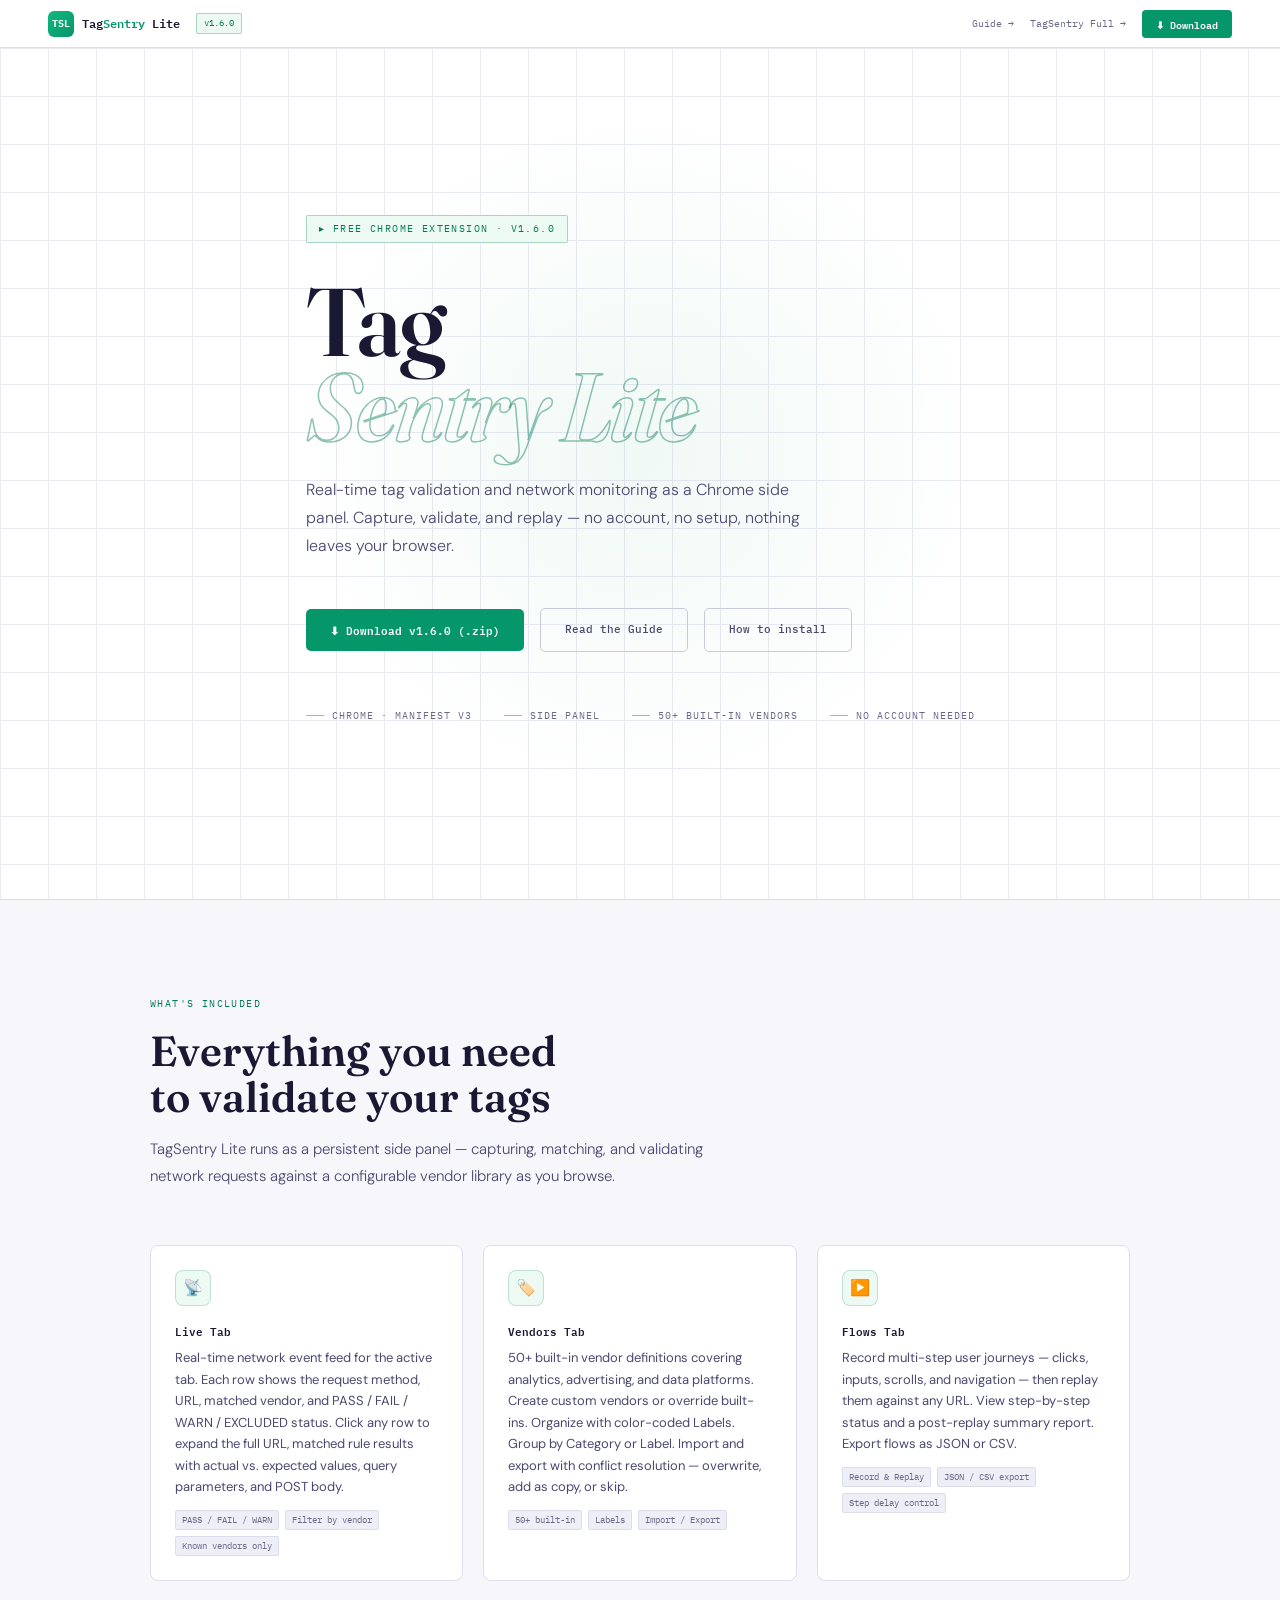
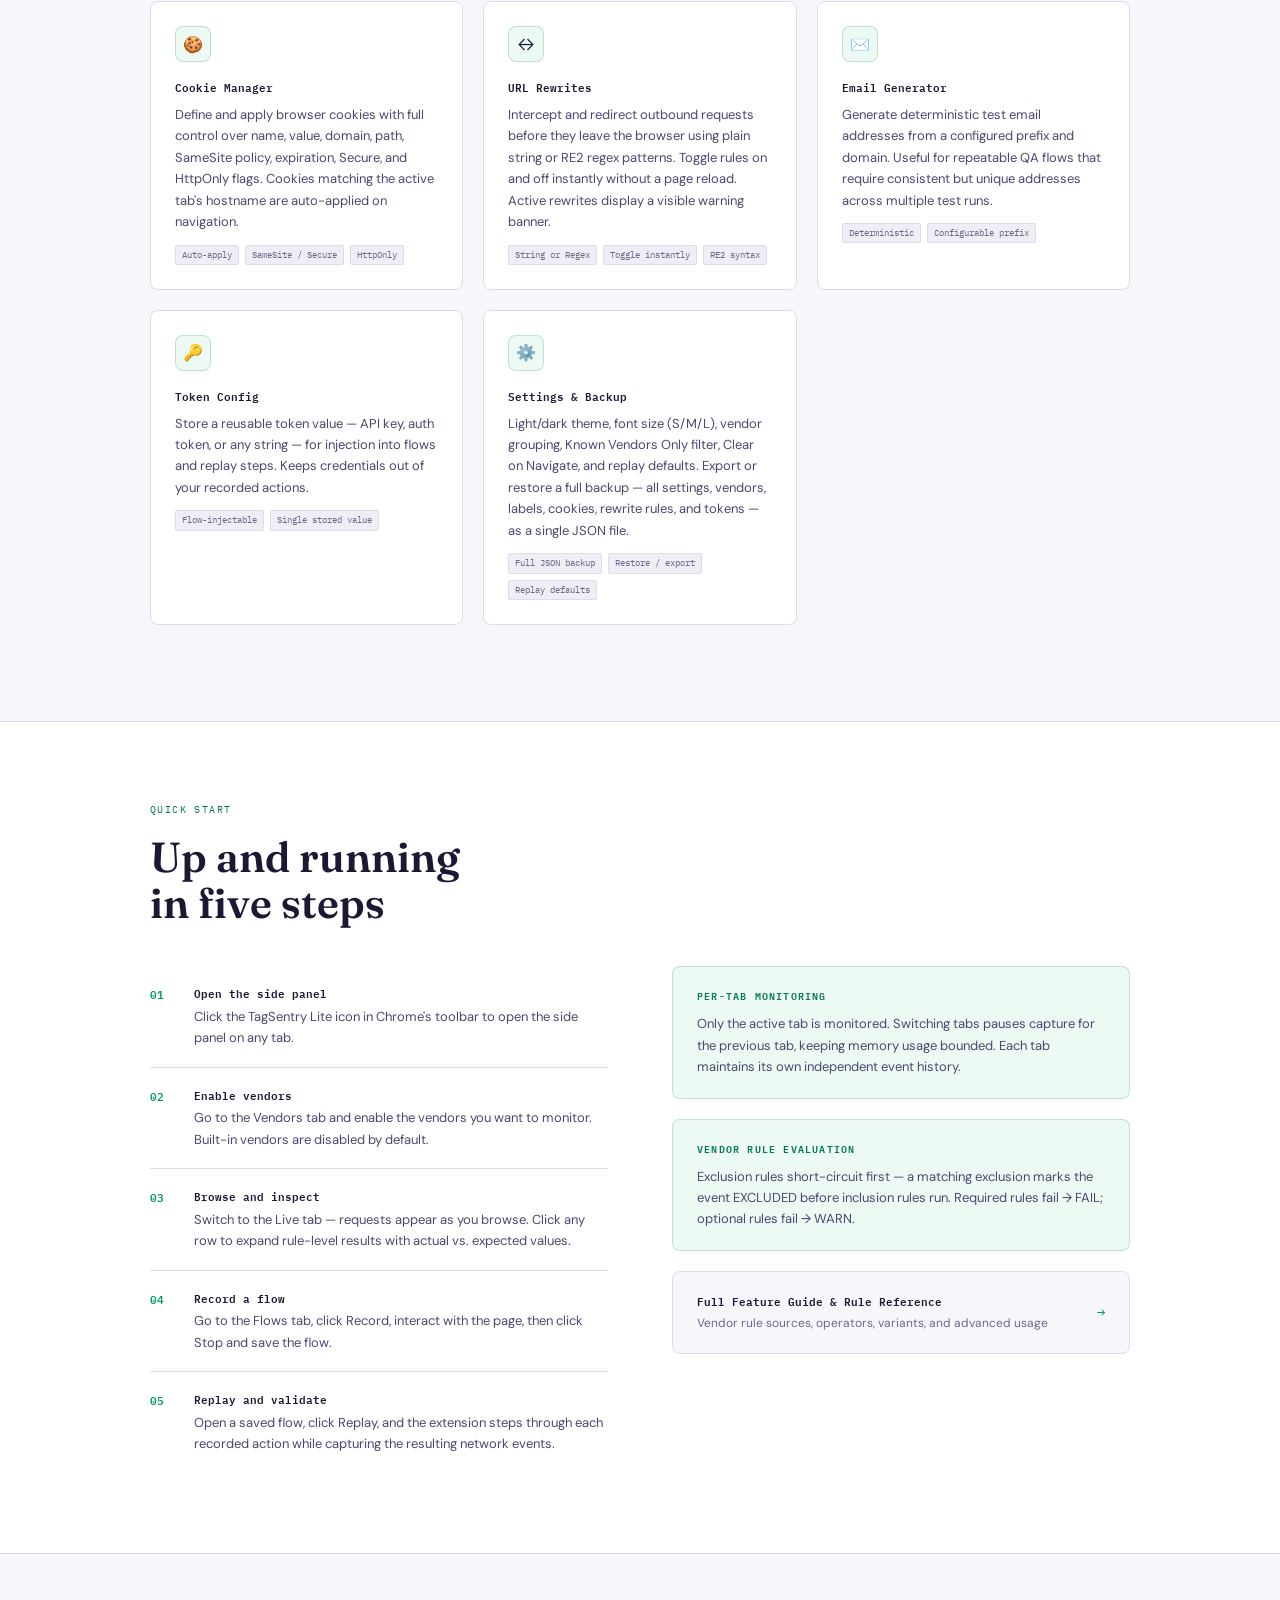
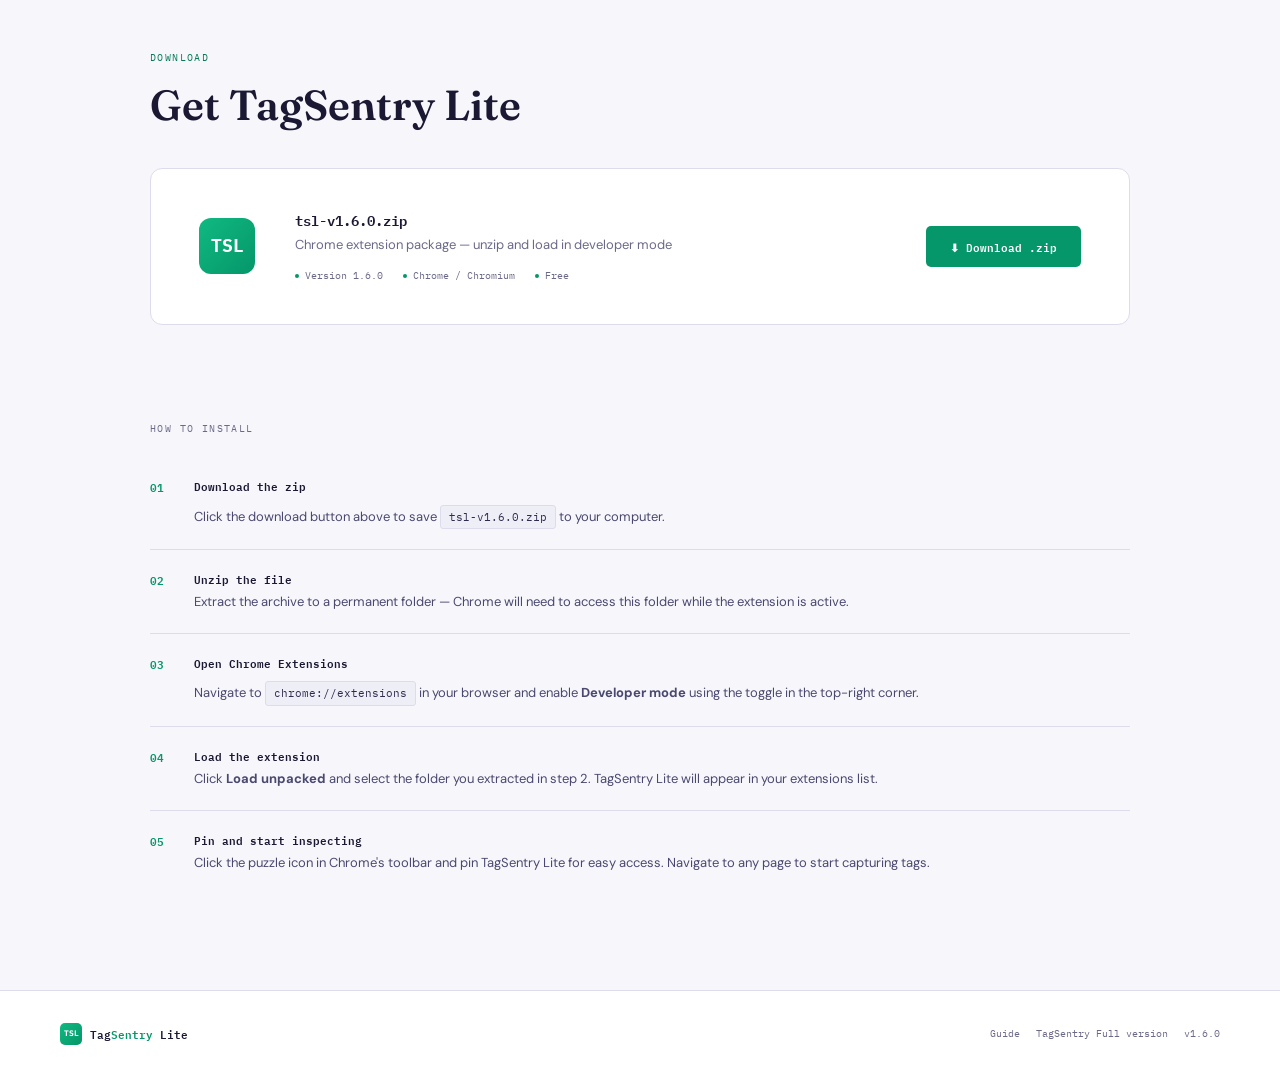
==== lite/index.html @ 0f87d532 "Bump to version 1.6.0" ====
<!DOCTYPE html>
<html lang="en">
<head>
<meta charset="UTF-8">
<meta name="viewport" content="width=device-width, initial-scale=1.0">
<title>TagSentry Lite — Chrome Extension</title>
<link rel="preconnect" href="https://fonts.googleapis.com">
<link rel="preconnect" href="https://fonts.gstatic.com" crossorigin>
<link href="https://fonts.googleapis.com/css2?family=IBM+Plex+Mono:wght@400;500;600&family=Fraunces:opsz,wght@9..144,300;9..144,600;9..144,700&family=DM+Sans:wght@300;400;500&display=swap" rel="stylesheet">
<style>
:root {
  --bg:        #ffffff;
  --bg2:       #f7f7fb;
  --bg3:       #eeeef6;
  --bg4:       #e4e3f0;
  --rule:      #dddcec;
  --rule2:     #c9c8dc;
  --ink:       #1a1833;
  --ink2:      #2e2c4e;
  --fog:       #6b6988;
  --mist:      #4a4870;
  --accent:    #4f46e5;
  --accent-lt: #eeeeff;
  --jade:      #057a55;
  --jade-lt:   #edfaf3;
  --mono: 'IBM Plex Mono', monospace;
  --serif: 'Fraunces', serif;
  --body: 'DM Sans', sans-serif;
}

*, *::before, *::after { box-sizing: border-box; margin: 0; padding: 0; }
html { scroll-behavior: smooth; }
body {
  background: var(--bg2);
  color: var(--ink);
  font-family: var(--body);
  font-size: 14px;
  line-height: 1.6;
  -webkit-font-smoothing: antialiased;
  min-height: 100vh;
}

/* NAV */
.top-bar {
  position: fixed; top: 0; left: 0; right: 0; z-index: 200;
  background: rgba(255,255,255,0.93); backdrop-filter: blur(14px);
  border-bottom: 1px solid var(--rule);
  padding: 0 48px; height: 48px;
  display: flex; align-items: center; gap: 16px;
}
.bar-brand { display: flex; align-items: center; gap: 8px; text-decoration: none; color: var(--ink); flex-shrink: 0; }
.bar-logo {
  width: 26px; height: 26px;
  background: linear-gradient(135deg, #10b981, #059669);
  border-radius: 6px; display: flex; align-items: center; justify-content: center;
  font-family: var(--mono); font-size: 10px; font-weight: 700; color: white;
}
.bar-name { font-family: var(--mono); font-size: 12px; font-weight: 600; color: var(--ink); }
.bar-name span { color: #059669; }
.bar-badge { font-family: var(--mono); font-size: 9px; color: #057a55; background: var(--jade-lt); border: 1px solid rgba(5,122,85,0.3); border-radius: 2px; padding: 2px 7px; }
.bar-spacer { flex: 1; }
.bar-link { font-family: var(--mono); font-size: 10px; color: var(--fog); text-decoration: none; transition: color 0.15s; }
.bar-link:hover { color: var(--accent); }
.bar-dl {
  display: inline-flex; align-items: center; gap: 6px;
  font-family: var(--mono); font-size: 10px; font-weight: 600;
  background: #059669; color: white; border: none; border-radius: 4px;
  padding: 6px 14px; cursor: pointer; text-decoration: none;
  transition: opacity 0.15s, transform 0.1s; flex-shrink: 0;
}
.bar-dl:hover { opacity: 0.88; transform: translateY(-1px); }
.bar-dl:active { transform: translateY(0); }

/* HERO */
.hero {
  min-height: 100vh; display: grid; place-items: center;
  padding: 120px 60px 80px; position: relative; overflow: hidden;
  background: var(--bg); border-bottom: 1px solid var(--rule);
}
.hero-grid {
  position: absolute; inset: 0;
  background-image: linear-gradient(var(--rule) 1px, transparent 1px), linear-gradient(90deg, var(--rule) 1px, transparent 1px);
  background-size: 48px 48px; opacity: 0.6;
}
.hero-glow {
  position: absolute; width: 700px; height: 700px;
  background: radial-gradient(circle, rgba(5,150,105,0.06) 0%, transparent 70%);
  top: 50%; left: 50%; transform: translate(-50%, -50%); pointer-events: none;
}
.hero-inner { position: relative; z-index: 1; max-width: 780px; }
.hero-eyebrow {
  display: inline-flex; align-items: center; gap: 8px;
  font-family: var(--mono); font-size: 10px; text-transform: uppercase; letter-spacing: 0.14em;
  color: #057a55; border: 1px solid rgba(5,122,85,0.3); background: var(--jade-lt);
  border-radius: 2px; padding: 5px 12px; margin-bottom: 36px;
}
.hero-eyebrow::before { content: '▸'; }
.hero-title {
  font-family: var(--serif); font-size: clamp(56px, 9vw, 96px);
  font-weight: 600; line-height: 0.88; letter-spacing: -0.02em;
  color: var(--ink); margin-bottom: 28px;
}
.hero-title em {
  font-style: italic; color: transparent;
  -webkit-text-stroke: 1.5px rgba(5,122,85,0.45); display: block;
}
.hero-desc {
  font-size: 16px; color: var(--mist); max-width: 520px;
  line-height: 1.75; margin-bottom: 48px; font-weight: 300;
}
.hero-actions { display: flex; gap: 16px; align-items: center; flex-wrap: wrap; margin-bottom: 56px; }
.btn-primary {
  display: inline-flex; align-items: center; gap: 8px;
  font-family: var(--mono); font-size: 11px; font-weight: 600;
  background: #059669; color: white; border: none; border-radius: 5px;
  padding: 12px 24px; cursor: pointer; text-decoration: none;
  transition: opacity 0.15s, transform 0.1s;
}
.btn-primary:hover { opacity: 0.88; transform: translateY(-1px); }
.btn-secondary {
  display: inline-flex; align-items: center; gap: 8px;
  font-family: var(--mono); font-size: 11px; font-weight: 500;
  background: transparent; color: var(--mist);
  border: 1px solid var(--rule2); border-radius: 5px;
  padding: 12px 24px; cursor: pointer; text-decoration: none;
  transition: border-color 0.15s, color 0.15s;
}
.btn-secondary:hover { border-color: var(--accent); color: var(--accent); }
.hero-meta { display: flex; gap: 32px; align-items: center; flex-wrap: wrap; }
.hero-meta-item {
  font-family: var(--mono); font-size: 10px; color: var(--fog);
  text-transform: uppercase; letter-spacing: 0.1em;
  display: flex; align-items: center; gap: 8px;
}
.hero-meta-item::before { content: ''; width: 18px; height: 1px; background: #059669; opacity: 0.5; }

/* FEATURES */
.features { max-width: 1100px; margin: 0 auto; padding: 96px 60px; }
.section-label {
  font-family: var(--mono); font-size: 10px; text-transform: uppercase;
  letter-spacing: 0.14em; color: #057a55; margin-bottom: 16px;
}
.section-title {
  font-family: var(--serif); font-size: clamp(28px, 4vw, 42px);
  font-weight: 600; color: var(--ink); line-height: 1.1; margin-bottom: 16px;
}
.section-desc { font-size: 15px; color: var(--mist); max-width: 560px; line-height: 1.75; font-weight: 300; margin-bottom: 56px; }
.features-grid { display: grid; grid-template-columns: repeat(auto-fill, minmax(280px, 1fr)); gap: 20px; }
.feature-card {
  background: var(--bg); border: 1px solid var(--rule); border-radius: 8px;
  padding: 24px; transition: border-color 0.15s, box-shadow 0.15s;
}
.feature-card:hover { border-color: rgba(5,122,85,0.3); box-shadow: 0 4px 20px rgba(5,122,85,0.06); }
.feature-icon {
  width: 36px; height: 36px; border-radius: 8px;
  background: var(--jade-lt); border: 1px solid rgba(5,122,85,0.2);
  display: flex; align-items: center; justify-content: center;
  font-size: 16px; margin-bottom: 16px;
}
.feature-name { font-family: var(--mono); font-size: 11px; font-weight: 600; color: var(--ink); margin-bottom: 8px; }
.feature-desc { font-size: 13px; color: var(--mist); line-height: 1.65; }
.feature-tags { display: flex; gap: 6px; flex-wrap: wrap; margin-top: 12px; }
.feature-tag {
  font-family: var(--mono); font-size: 9px; color: var(--fog);
  background: var(--bg3); border: 1px solid var(--rule); border-radius: 2px;
  padding: 2px 6px;
}

/* QUICK START */
.quickstart-wrap { background: var(--bg); border-top: 1px solid var(--rule); border-bottom: 1px solid var(--rule); }
.quickstart { max-width: 1100px; margin: 0 auto; padding: 80px 60px; }
.qs-grid { display: grid; grid-template-columns: 1fr 1fr; gap: 64px; align-items: start; }
.qs-steps { display: flex; flex-direction: column; gap: 0; }
.qs-step { display: flex; gap: 20px; padding: 18px 0; border-bottom: 1px solid var(--rule); }
.qs-step:last-child { border-bottom: none; }
.qs-num {
  font-family: var(--mono); font-size: 11px; font-weight: 600; color: #059669;
  width: 24px; flex-shrink: 0; padding-top: 1px;
}
.qs-body { flex: 1; }
.qs-label { font-family: var(--mono); font-size: 11px; font-weight: 600; color: var(--ink); margin-bottom: 4px; }
.qs-text { font-size: 13px; color: var(--mist); line-height: 1.65; }
.qs-right { display: flex; flex-direction: column; gap: 20px; }
.qs-callout {
  background: var(--jade-lt); border: 1px solid rgba(5,122,85,0.2);
  border-radius: 8px; padding: 20px 24px;
}
.qs-callout-label { font-family: var(--mono); font-size: 10px; font-weight: 600; color: #057a55; text-transform: uppercase; letter-spacing: 0.12em; margin-bottom: 10px; }
.qs-callout-text { font-size: 13px; color: var(--mist); line-height: 1.65; }
.qs-guide-link {
  display: flex; align-items: center; justify-content: space-between;
  background: var(--bg2); border: 1px solid var(--rule); border-radius: 8px;
  padding: 20px 24px; text-decoration: none;
  transition: border-color 0.15s, box-shadow 0.15s;
}
.qs-guide-link:hover { border-color: rgba(5,122,85,0.35); box-shadow: 0 4px 16px rgba(5,122,85,0.06); }
.qs-guide-link-label { font-family: var(--mono); font-size: 11px; font-weight: 600; color: var(--ink); margin-bottom: 4px; }
.qs-guide-link-sub { font-size: 12px; color: var(--fog); }
.qs-guide-link-arrow { font-family: var(--mono); font-size: 14px; color: #059669; }
@media (max-width: 760px) {
  .qs-grid { grid-template-columns: 1fr; gap: 40px; }
}

/* DOWNLOAD */
.download-wrap { background: var(--bg2); }
.download { max-width: 1100px; margin: 0 auto; padding: 96px 60px; }
.dl-card {
  background: var(--bg); border: 1px solid var(--rule); border-radius: 12px;
  padding: 40px 48px; display: flex; align-items: center; gap: 40px; flex-wrap: wrap;
}
.dl-icon {
  width: 56px; height: 56px; border-radius: 12px; flex-shrink: 0;
  background: linear-gradient(135deg, #10b981, #059669);
  display: flex; align-items: center; justify-content: center;
  font-family: var(--mono); font-size: 18px; font-weight: 700; color: white;
}
.dl-info { flex: 1; min-width: 200px; }
.dl-name { font-family: var(--mono); font-size: 14px; font-weight: 600; color: var(--ink); margin-bottom: 4px; }
.dl-sub { font-size: 13px; color: var(--fog); }
.dl-meta { display: flex; gap: 20px; margin-top: 12px; flex-wrap: wrap; }
.dl-meta-item { font-family: var(--mono); font-size: 10px; color: var(--fog); display: flex; align-items: center; gap: 6px; }
.dl-meta-dot { width: 4px; height: 4px; border-radius: 50%; background: #059669; }
.dl-actions { display: flex; gap: 12px; flex-wrap: wrap; }

/* INSTALL */
.install { max-width: 1100px; margin: 0 auto; padding: 0 60px 96px; }
.install-title { font-family: var(--mono); font-size: 10px; text-transform: uppercase; letter-spacing: 0.14em; color: var(--fog); margin-bottom: 20px; }
.steps { display: flex; flex-direction: column; gap: 0; }
.step { display: flex; gap: 20px; padding: 20px 0; border-bottom: 1px solid var(--rule); }
.step:last-child { border-bottom: none; }
.step-num {
  font-family: var(--mono); font-size: 11px; font-weight: 600; color: #059669;
  width: 24px; flex-shrink: 0; padding-top: 1px;
}
.step-body { flex: 1; }
.step-label { font-family: var(--mono); font-size: 11px; font-weight: 600; color: var(--ink); margin-bottom: 4px; }
.step-text { font-size: 13px; color: var(--mist); line-height: 1.65; }
.step-code {
  display: inline-block; font-family: var(--mono); font-size: 11px;
  background: var(--bg3); border: 1px solid var(--rule); border-radius: 3px;
  padding: 2px 8px; color: var(--ink2); margin-top: 6px;
}

/* FOOTER */
footer {
  border-top: 1px solid var(--rule); background: var(--bg);
  padding: 32px 60px; display: flex; align-items: center; gap: 16px; flex-wrap: wrap;
}
.footer-brand { display: flex; align-items: center; gap: 8px; text-decoration: none; color: var(--ink); }
.footer-logo {
  width: 22px; height: 22px; background: linear-gradient(135deg, #10b981, #059669);
  border-radius: 5px; display: flex; align-items: center; justify-content: center;
  font-family: var(--mono); font-size: 8px; font-weight: 700; color: white;
}
.footer-name { font-family: var(--mono); font-size: 11px; font-weight: 600; color: var(--ink); }
.footer-name span { color: #059669; }
.footer-spacer { flex: 1; }
.footer-copy { font-family: var(--mono); font-size: 10px; color: var(--fog); }
.footer-link { font-family: var(--mono); font-size: 10px; color: var(--fog); text-decoration: none; transition: color 0.15s; }
.footer-link:hover { color: var(--accent); }
</style>
</head>
<body>

<!-- NAV -->
<header class="top-bar">
  <a class="bar-brand" href="#">
    <div class="bar-logo">TSL</div>
    <span class="bar-name">Tag<span>Sentry</span> Lite</span>
  </a>
  <span class="bar-badge">v1.6.0</span>
  <span class="bar-spacer"></span>
  <a class="bar-link" href="guide.html">Guide →</a>
  <a class="bar-link" href="../index.html">TagSentry Full →</a>
  <a class="bar-dl" href="tsl-v1.6.0.zip" download>⬇ Download</a>
</header>


<!-- HERO -->
<section class="hero">
  <div class="hero-grid"></div>
  <div class="hero-glow"></div>
  <div class="hero-inner">
    <div class="hero-eyebrow">Free Chrome Extension · v1.6.0</div>
    <h1 class="hero-title">Tag<br><em>Sentry Lite</em></h1>
    <p class="hero-desc">Real-time tag validation and network monitoring as a Chrome side panel. Capture, validate, and replay — no account, no setup, nothing leaves your browser.</p>
    <div class="hero-actions">
      <a class="btn-primary" href="tsl-v1.6.0.zip" download>⬇ Download v1.6.0 (.zip)</a>
      <a class="btn-secondary" href="guide.html">Read the Guide</a>
      <a class="btn-secondary" href="#how-to-install">How to install</a>
    </div>
    <div class="hero-meta">
      <span class="hero-meta-item">Chrome · Manifest V3</span>
      <span class="hero-meta-item">Side Panel</span>
      <span class="hero-meta-item">50+ Built-in Vendors</span>
      <span class="hero-meta-item">No Account Needed</span>
    </div>
  </div>
</section>


<!-- FEATURES -->
<section class="features">
  <div class="section-label">What's included</div>
  <h2 class="section-title">Everything you need<br>to validate your tags</h2>
  <p class="section-desc">TagSentry Lite runs as a persistent side panel — capturing, matching, and validating network requests against a configurable vendor library as you browse.</p>
  <div class="features-grid">

    <div class="feature-card">
      <div class="feature-icon">📡</div>
      <div class="feature-name">Live Tab</div>
      <div class="feature-desc">Real-time network event feed for the active tab. Each row shows the request method, URL, matched vendor, and PASS / FAIL / WARN / EXCLUDED status. Click any row to expand the full URL, matched rule results with actual vs. expected values, query parameters, and POST body.</div>
      <div class="feature-tags">
        <span class="feature-tag">PASS / FAIL / WARN</span>
        <span class="feature-tag">Filter by vendor</span>
        <span class="feature-tag">Known vendors only</span>
      </div>
    </div>

    <div class="feature-card">
      <div class="feature-icon">🏷️</div>
      <div class="feature-name">Vendors Tab</div>
      <div class="feature-desc">50+ built-in vendor definitions covering analytics, advertising, and data platforms. Create custom vendors or override built-ins. Organize with color-coded Labels. Group by Category or Label. Import and export with conflict resolution — overwrite, add as copy, or skip.</div>
      <div class="feature-tags">
        <span class="feature-tag">50+ built-in</span>
        <span class="feature-tag">Labels</span>
        <span class="feature-tag">Import / Export</span>
      </div>
    </div>

    <div class="feature-card">
      <div class="feature-icon">▶️</div>
      <div class="feature-name">Flows Tab</div>
      <div class="feature-desc">Record multi-step user journeys — clicks, inputs, scrolls, and navigation — then replay them against any URL. View step-by-step status and a post-replay summary report. Export flows as JSON or CSV.</div>
      <div class="feature-tags">
        <span class="feature-tag">Record & Replay</span>
        <span class="feature-tag">JSON / CSV export</span>
        <span class="feature-tag">Step delay control</span>
      </div>
    </div>

    <div class="feature-card">
      <div class="feature-icon">🍪</div>
      <div class="feature-name">Cookie Manager</div>
      <div class="feature-desc">Define and apply browser cookies with full control over name, value, domain, path, SameSite policy, expiration, Secure, and HttpOnly flags. Cookies matching the active tab's hostname are auto-applied on navigation.</div>
      <div class="feature-tags">
        <span class="feature-tag">Auto-apply</span>
        <span class="feature-tag">SameSite / Secure</span>
        <span class="feature-tag">HttpOnly</span>
      </div>
    </div>

    <div class="feature-card">
      <div class="feature-icon">↔️</div>
      <div class="feature-name">URL Rewrites</div>
      <div class="feature-desc">Intercept and redirect outbound requests before they leave the browser using plain string or RE2 regex patterns. Toggle rules on and off instantly without a page reload. Active rewrites display a visible warning banner.</div>
      <div class="feature-tags">
        <span class="feature-tag">String or Regex</span>
        <span class="feature-tag">Toggle instantly</span>
        <span class="feature-tag">RE2 syntax</span>
      </div>
    </div>

    <div class="feature-card">
      <div class="feature-icon">✉️</div>
      <div class="feature-name">Email Generator</div>
      <div class="feature-desc">Generate deterministic test email addresses from a configured prefix and domain. Useful for repeatable QA flows that require consistent but unique addresses across multiple test runs.</div>
      <div class="feature-tags">
        <span class="feature-tag">Deterministic</span>
        <span class="feature-tag">Configurable prefix</span>
      </div>
    </div>

    <div class="feature-card">
      <div class="feature-icon">🔑</div>
      <div class="feature-name">Token Config</div>
      <div class="feature-desc">Store a reusable token value — API key, auth token, or any string — for injection into flows and replay steps. Keeps credentials out of your recorded actions.</div>
      <div class="feature-tags">
        <span class="feature-tag">Flow-injectable</span>
        <span class="feature-tag">Single stored value</span>
      </div>
    </div>

    <div class="feature-card">
      <div class="feature-icon">⚙️</div>
      <div class="feature-name">Settings & Backup</div>
      <div class="feature-desc">Light/dark theme, font size (S/M/L), vendor grouping, Known Vendors Only filter, Clear on Navigate, and replay defaults. Export or restore a full backup — all settings, vendors, labels, cookies, rewrite rules, and tokens — as a single JSON file.</div>
      <div class="feature-tags">
        <span class="feature-tag">Full JSON backup</span>
        <span class="feature-tag">Restore / export</span>
        <span class="feature-tag">Replay defaults</span>
      </div>
    </div>

  </div>
</section>


<!-- QUICK START -->
<div class="quickstart-wrap">
  <section class="quickstart">
    <div class="section-label">Quick start</div>
    <h2 class="section-title" style="margin-bottom:40px">Up and running<br>in five steps</h2>
    <div class="qs-grid">
      <div class="qs-steps">
        <div class="qs-step">
          <div class="qs-num">01</div>
          <div class="qs-body">
            <div class="qs-label">Open the side panel</div>
            <div class="qs-text">Click the TagSentry Lite icon in Chrome's toolbar to open the side panel on any tab.</div>
          </div>
        </div>
        <div class="qs-step">
          <div class="qs-num">02</div>
          <div class="qs-body">
            <div class="qs-label">Enable vendors</div>
            <div class="qs-text">Go to the Vendors tab and enable the vendors you want to monitor. Built-in vendors are disabled by default.</div>
          </div>
        </div>
        <div class="qs-step">
          <div class="qs-num">03</div>
          <div class="qs-body">
            <div class="qs-label">Browse and inspect</div>
            <div class="qs-text">Switch to the Live tab — requests appear as you browse. Click any row to expand rule-level results with actual vs. expected values.</div>
          </div>
        </div>
        <div class="qs-step">
          <div class="qs-num">04</div>
          <div class="qs-body">
            <div class="qs-label">Record a flow</div>
            <div class="qs-text">Go to the Flows tab, click Record, interact with the page, then click Stop and save the flow.</div>
          </div>
        </div>
        <div class="qs-step">
          <div class="qs-num">05</div>
          <div class="qs-body">
            <div class="qs-label">Replay and validate</div>
            <div class="qs-text">Open a saved flow, click Replay, and the extension steps through each recorded action while capturing the resulting network events.</div>
          </div>
        </div>
      </div>
      <div class="qs-right">
        <div class="qs-callout">
          <div class="qs-callout-label">Per-tab monitoring</div>
          <div class="qs-callout-text">Only the active tab is monitored. Switching tabs pauses capture for the previous tab, keeping memory usage bounded. Each tab maintains its own independent event history.</div>
        </div>
        <div class="qs-callout">
          <div class="qs-callout-label">Vendor rule evaluation</div>
          <div class="qs-callout-text">Exclusion rules short-circuit first — a matching exclusion marks the event EXCLUDED before inclusion rules run. Required rules fail → FAIL; optional rules fail → WARN.</div>
        </div>
        <a class="qs-guide-link" href="guide.html">
          <div>
            <div class="qs-guide-link-label">Full Feature Guide &amp; Rule Reference</div>
            <div class="qs-guide-link-sub">Vendor rule sources, operators, variants, and advanced usage</div>
          </div>
          <span class="qs-guide-link-arrow">→</span>
        </a>
      </div>
    </div>
  </section>
</div>


<!-- DOWNLOAD -->
<div class="download-wrap" id="download">
  <section class="download">
    <div class="section-label">Download</div>
    <h2 class="section-title" style="margin-bottom:40px">Get TagSentry Lite</h2>
    <div class="dl-card">
      <div class="dl-icon">TSL</div>
      <div class="dl-info">
        <div class="dl-name">tsl-v1.6.0.zip</div>
        <div class="dl-sub">Chrome extension package — unzip and load in developer mode</div>
        <div class="dl-meta">
          <span class="dl-meta-item"><span class="dl-meta-dot"></span>Version 1.6.0</span>
          <span class="dl-meta-item"><span class="dl-meta-dot"></span>Chrome / Chromium</span>
          <span class="dl-meta-item"><span class="dl-meta-dot"></span>Free</span>
        </div>
      </div>
      <div class="dl-actions">
        <a class="btn-primary" href="tsl-v1.6.0.zip" download>⬇ Download .zip</a>
      </div>
    </div>
  </section>
</div>


<!-- INSTALL -->
<section class="install" id="how-to-install">
  <div class="install-title">How to install</div>
  <div class="steps">
    <div class="step">
      <div class="step-num">01</div>
      <div class="step-body">
        <div class="step-label">Download the zip</div>
        <div class="step-text">Click the download button above to save <span class="step-code">tsl-v1.6.0.zip</span> to your computer.</div>
      </div>
    </div>
    <div class="step">
      <div class="step-num">02</div>
      <div class="step-body">
        <div class="step-label">Unzip the file</div>
        <div class="step-text">Extract the archive to a permanent folder — Chrome will need to access this folder while the extension is active.</div>
      </div>
    </div>
    <div class="step">
      <div class="step-num">03</div>
      <div class="step-body">
        <div class="step-label">Open Chrome Extensions</div>
        <div class="step-text">Navigate to <span class="step-code">chrome://extensions</span> in your browser and enable <strong>Developer mode</strong> using the toggle in the top-right corner.</div>
      </div>
    </div>
    <div class="step">
      <div class="step-num">04</div>
      <div class="step-body">
        <div class="step-label">Load the extension</div>
        <div class="step-text">Click <strong>Load unpacked</strong> and select the folder you extracted in step 2. TagSentry Lite will appear in your extensions list.</div>
      </div>
    </div>
    <div class="step">
      <div class="step-num">05</div>
      <div class="step-body">
        <div class="step-label">Pin and start inspecting</div>
        <div class="step-text">Click the puzzle icon in Chrome's toolbar and pin TagSentry Lite for easy access. Navigate to any page to start capturing tags.</div>
      </div>
    </div>
  </div>
</section>


<!-- FOOTER -->
<footer>
  <a class="footer-brand" href="#">
    <div class="footer-logo">TSL</div>
    <span class="footer-name">Tag<span>Sentry</span> Lite</span>
  </a>
  <span class="footer-spacer"></span>
  <a class="footer-link" href="guide.html">Guide</a>
  <a class="footer-link" href="../index.html">TagSentry Full version</a>
  <span class="footer-copy">v1.6.0</span>
</footer>

</body>
</html>
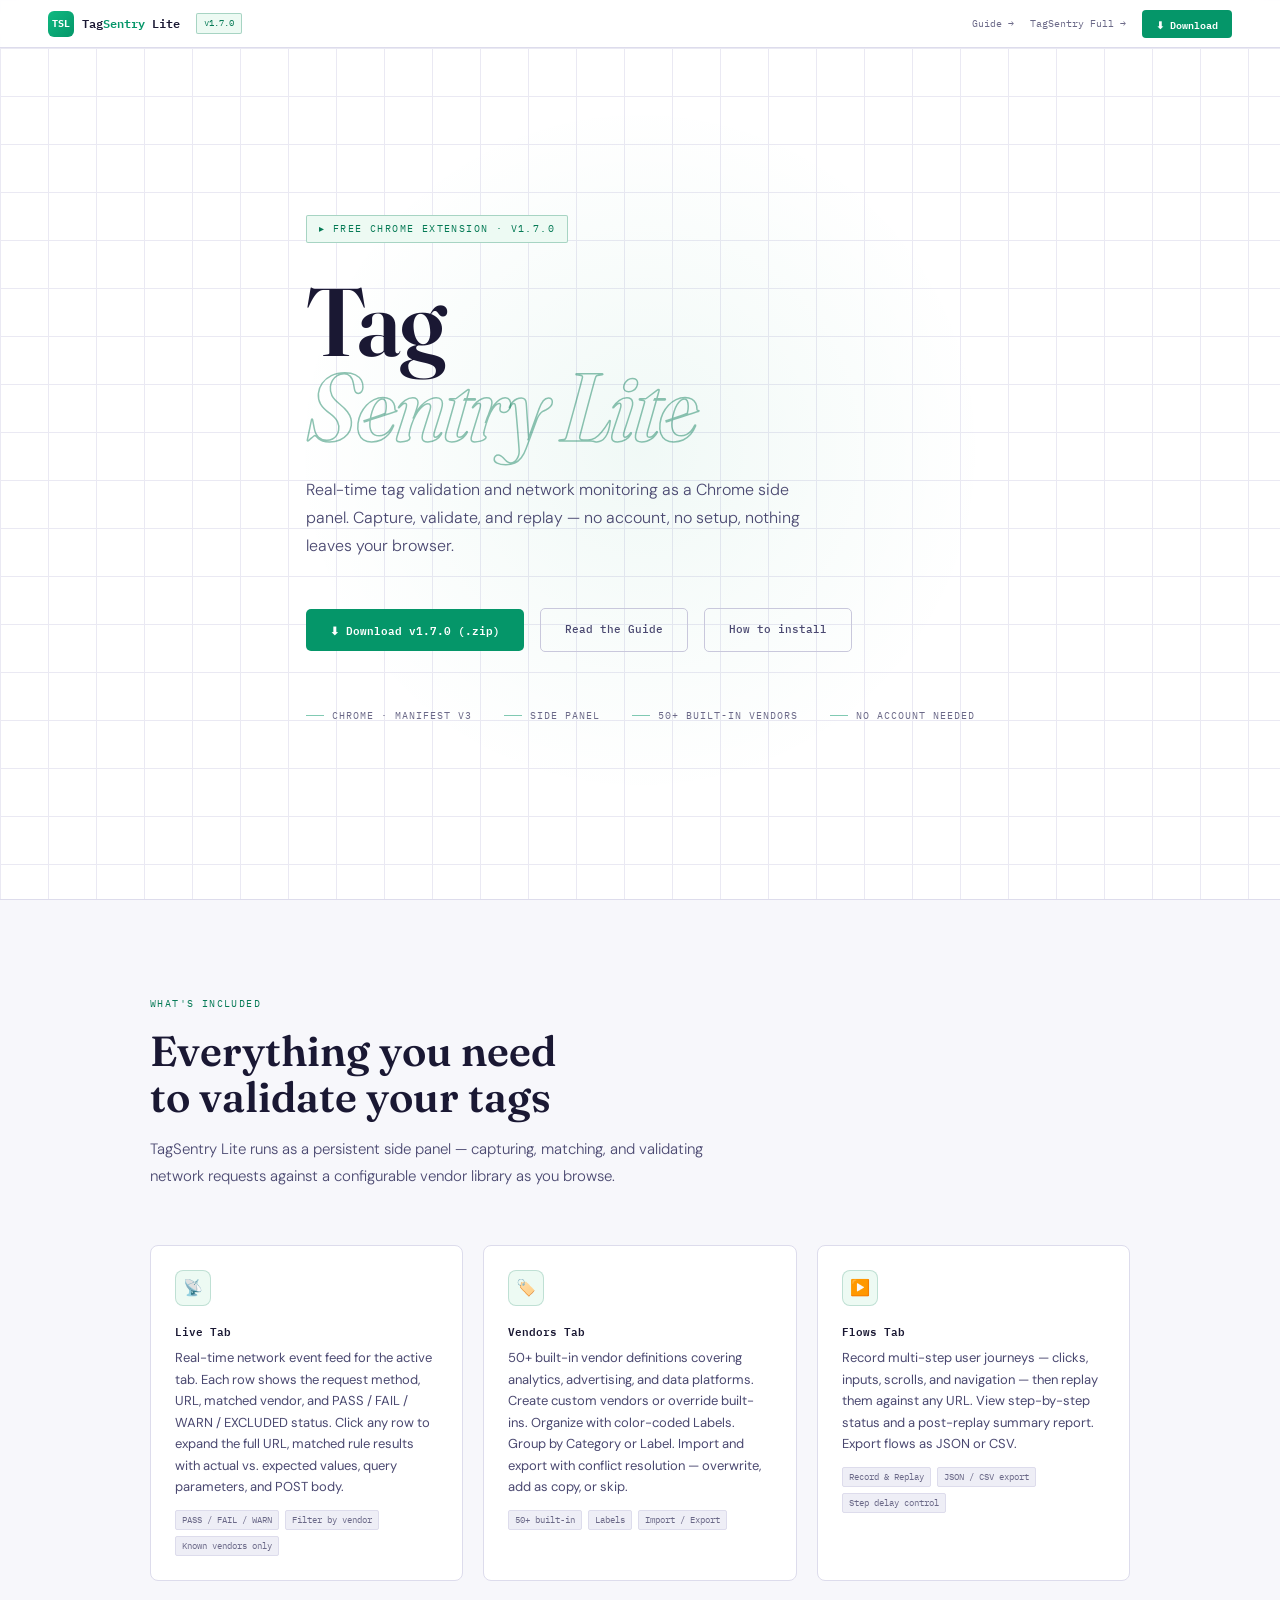
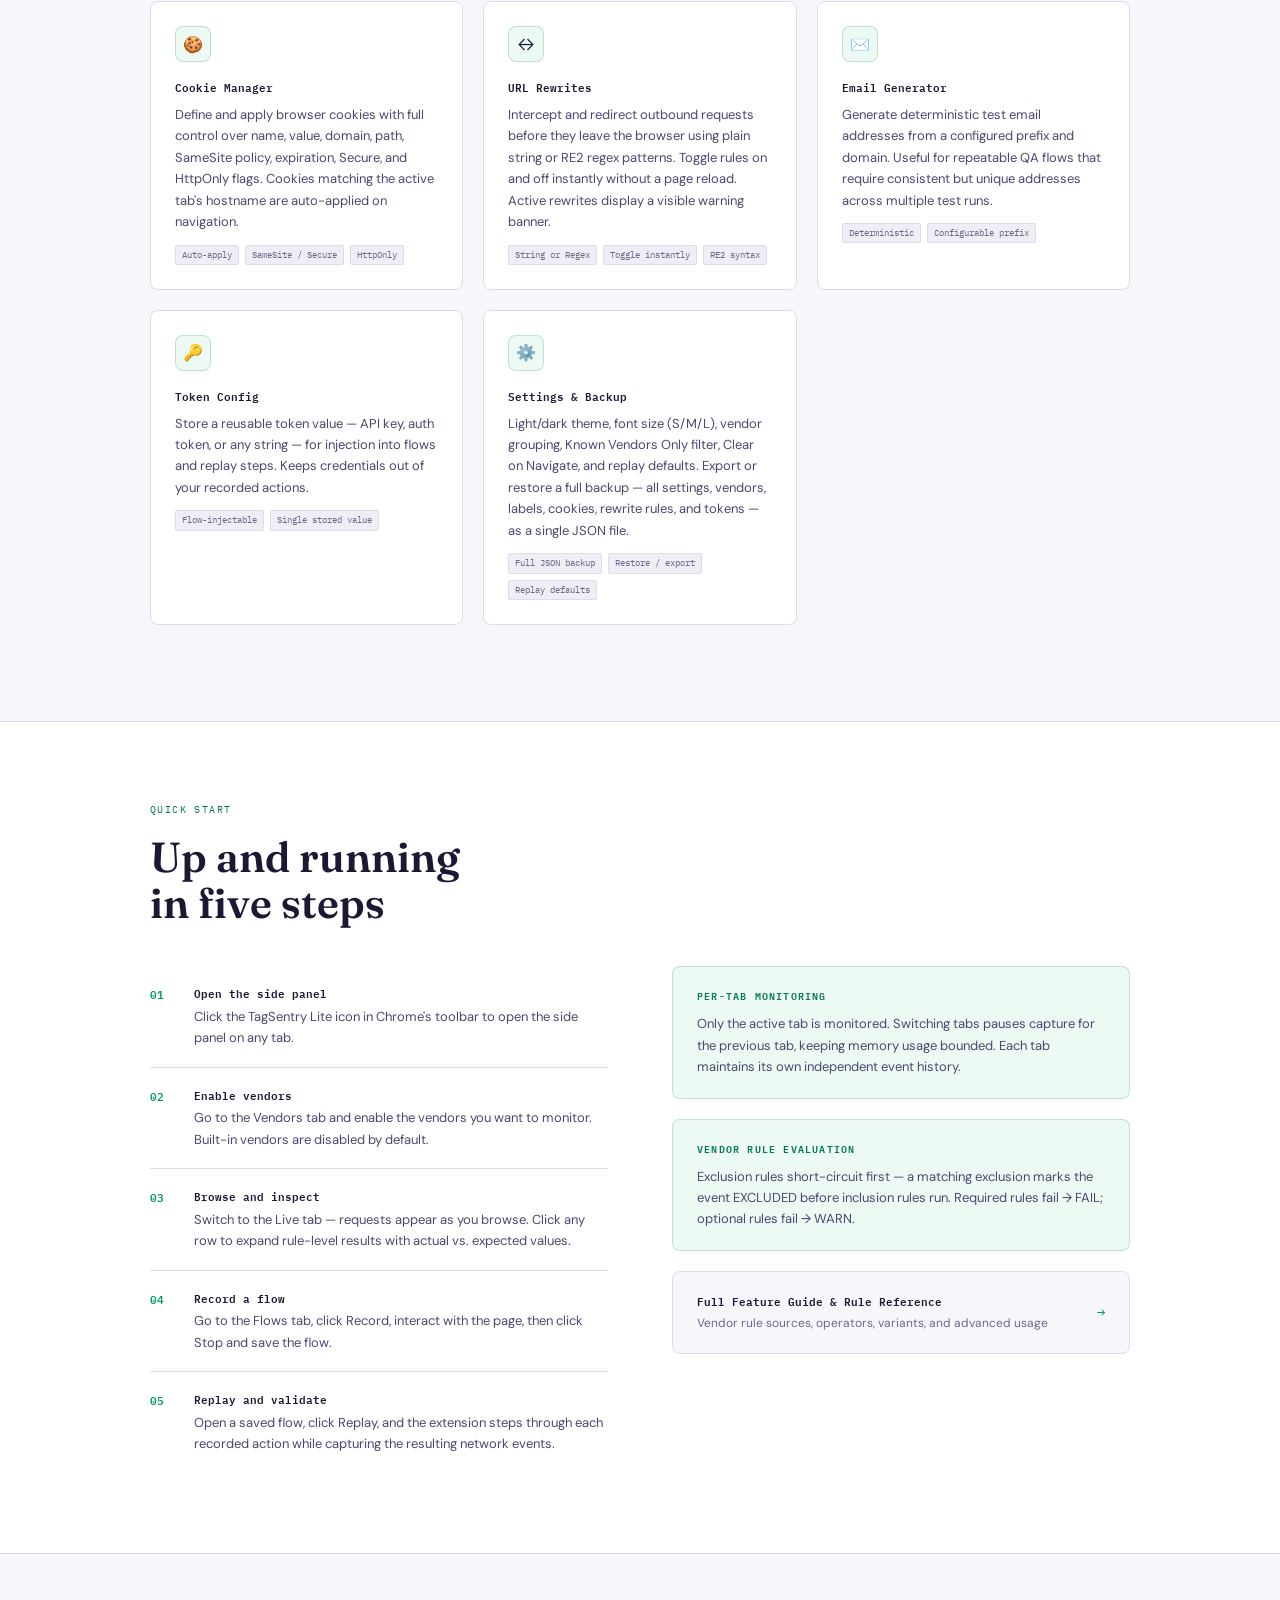
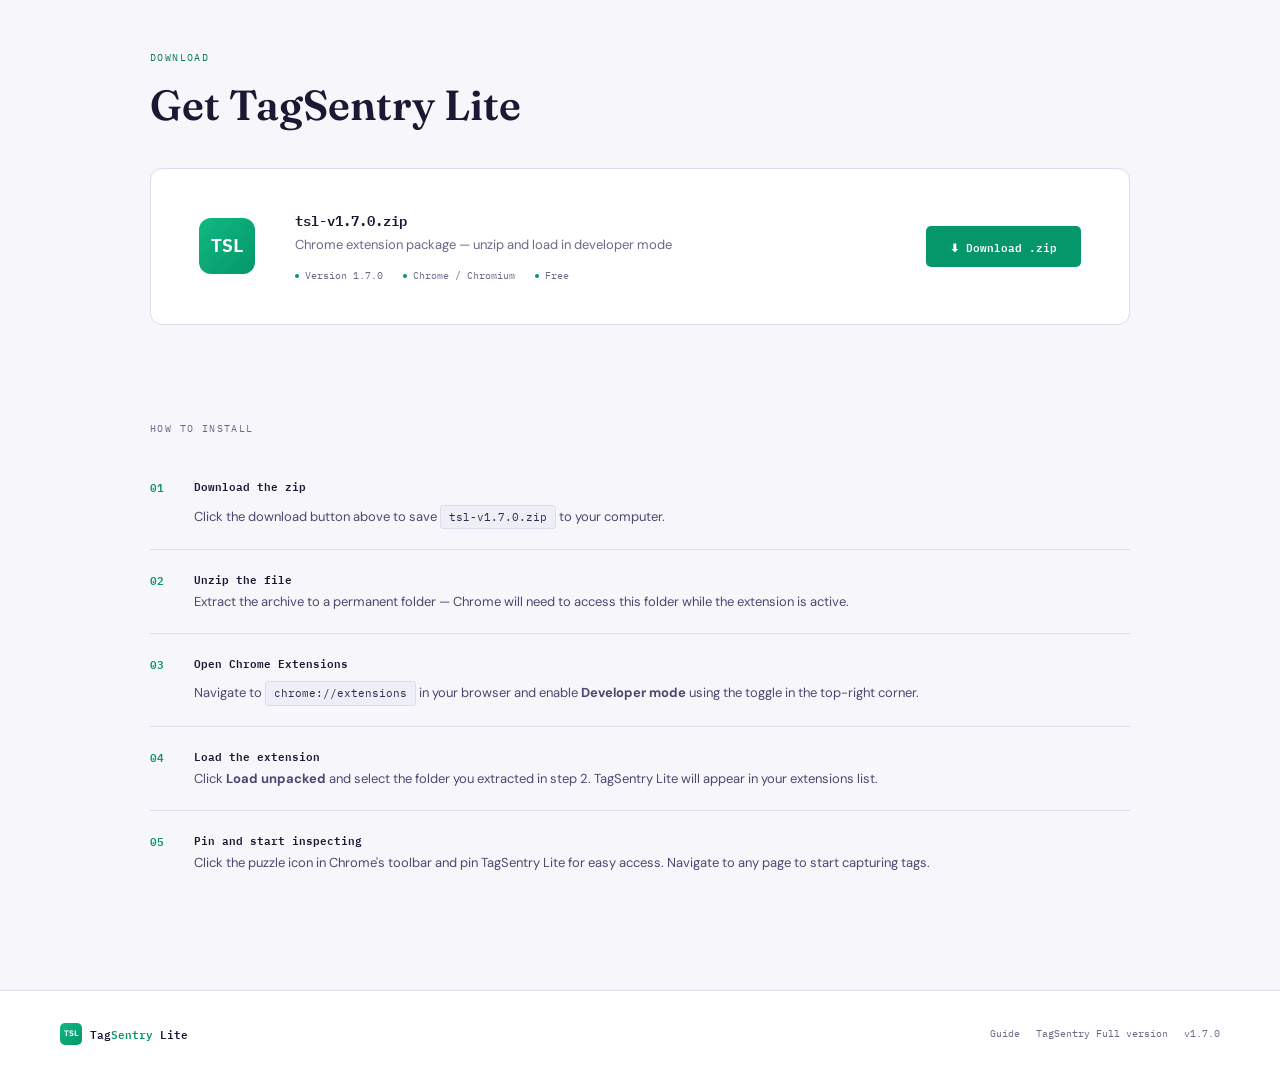
==== commit 24d11d0c: "TSL Version bump to 1.7.0 - regex extraction for path/hostname event names, hostname/path as event s" ====
--- a/lite/index.html
+++ b/lite/index.html
@@ -268,11 +268,11 @@
     <div class="bar-logo">TSL</div>
     <span class="bar-name">Tag<span>Sentry</span> Lite</span>
   </a>
-  <span class="bar-badge">v1.6.0</span>
+  <span class="bar-badge">v1.7.0</span>
   <span class="bar-spacer"></span>
   <a class="bar-link" href="guide.html">Guide →</a>
   <a class="bar-link" href="../index.html">TagSentry Full →</a>
-  <a class="bar-dl" href="tsl-v1.6.0.zip" download>⬇ Download</a>
+  <a class="bar-dl" href="tsl-v1.7.0.zip" download>⬇ Download</a>
 </header>
 
 
@@ -281,11 +281,11 @@
   <div class="hero-grid"></div>
   <div class="hero-glow"></div>
   <div class="hero-inner">
-    <div class="hero-eyebrow">Free Chrome Extension · v1.6.0</div>
+    <div class="hero-eyebrow">Free Chrome Extension · v1.7.0</div>
     <h1 class="hero-title">Tag<br><em>Sentry Lite</em></h1>
     <p class="hero-desc">Real-time tag validation and network monitoring as a Chrome side panel. Capture, validate, and replay — no account, no setup, nothing leaves your browser.</p>
     <div class="hero-actions">
-      <a class="btn-primary" href="tsl-v1.6.0.zip" download>⬇ Download v1.6.0 (.zip)</a>
+      <a class="btn-primary" href="tsl-v1.7.0.zip" download>⬇ Download v1.7.0 (.zip)</a>
       <a class="btn-secondary" href="guide.html">Read the Guide</a>
       <a class="btn-secondary" href="#how-to-install">How to install</a>
     </div>
@@ -469,16 +469,16 @@
     <div class="dl-card">
       <div class="dl-icon">TSL</div>
       <div class="dl-info">
-        <div class="dl-name">tsl-v1.6.0.zip</div>
+        <div class="dl-name">tsl-v1.7.0.zip</div>
         <div class="dl-sub">Chrome extension package — unzip and load in developer mode</div>
         <div class="dl-meta">
-          <span class="dl-meta-item"><span class="dl-meta-dot"></span>Version 1.6.0</span>
+          <span class="dl-meta-item"><span class="dl-meta-dot"></span>Version 1.7.0</span>
           <span class="dl-meta-item"><span class="dl-meta-dot"></span>Chrome / Chromium</span>
           <span class="dl-meta-item"><span class="dl-meta-dot"></span>Free</span>
         </div>
       </div>
       <div class="dl-actions">
-        <a class="btn-primary" href="tsl-v1.6.0.zip" download>⬇ Download .zip</a>
+        <a class="btn-primary" href="tsl-v1.7.0.zip" download>⬇ Download .zip</a>
       </div>
     </div>
   </section>
@@ -493,7 +493,7 @@
       <div class="step-num">01</div>
       <div class="step-body">
         <div class="step-label">Download the zip</div>
-        <div class="step-text">Click the download button above to save <span class="step-code">tsl-v1.6.0.zip</span> to your computer.</div>
+        <div class="step-text">Click the download button above to save <span class="step-code">tsl-v1.7.0.zip</span> to your computer.</div>
       </div>
     </div>
     <div class="step">
@@ -537,7 +537,7 @@
   <span class="footer-spacer"></span>
   <a class="footer-link" href="guide.html">Guide</a>
   <a class="footer-link" href="../index.html">TagSentry Full version</a>
-  <span class="footer-copy">v1.6.0</span>
+  <span class="footer-copy">v1.7.0</span>
 </footer>
 
 </body>
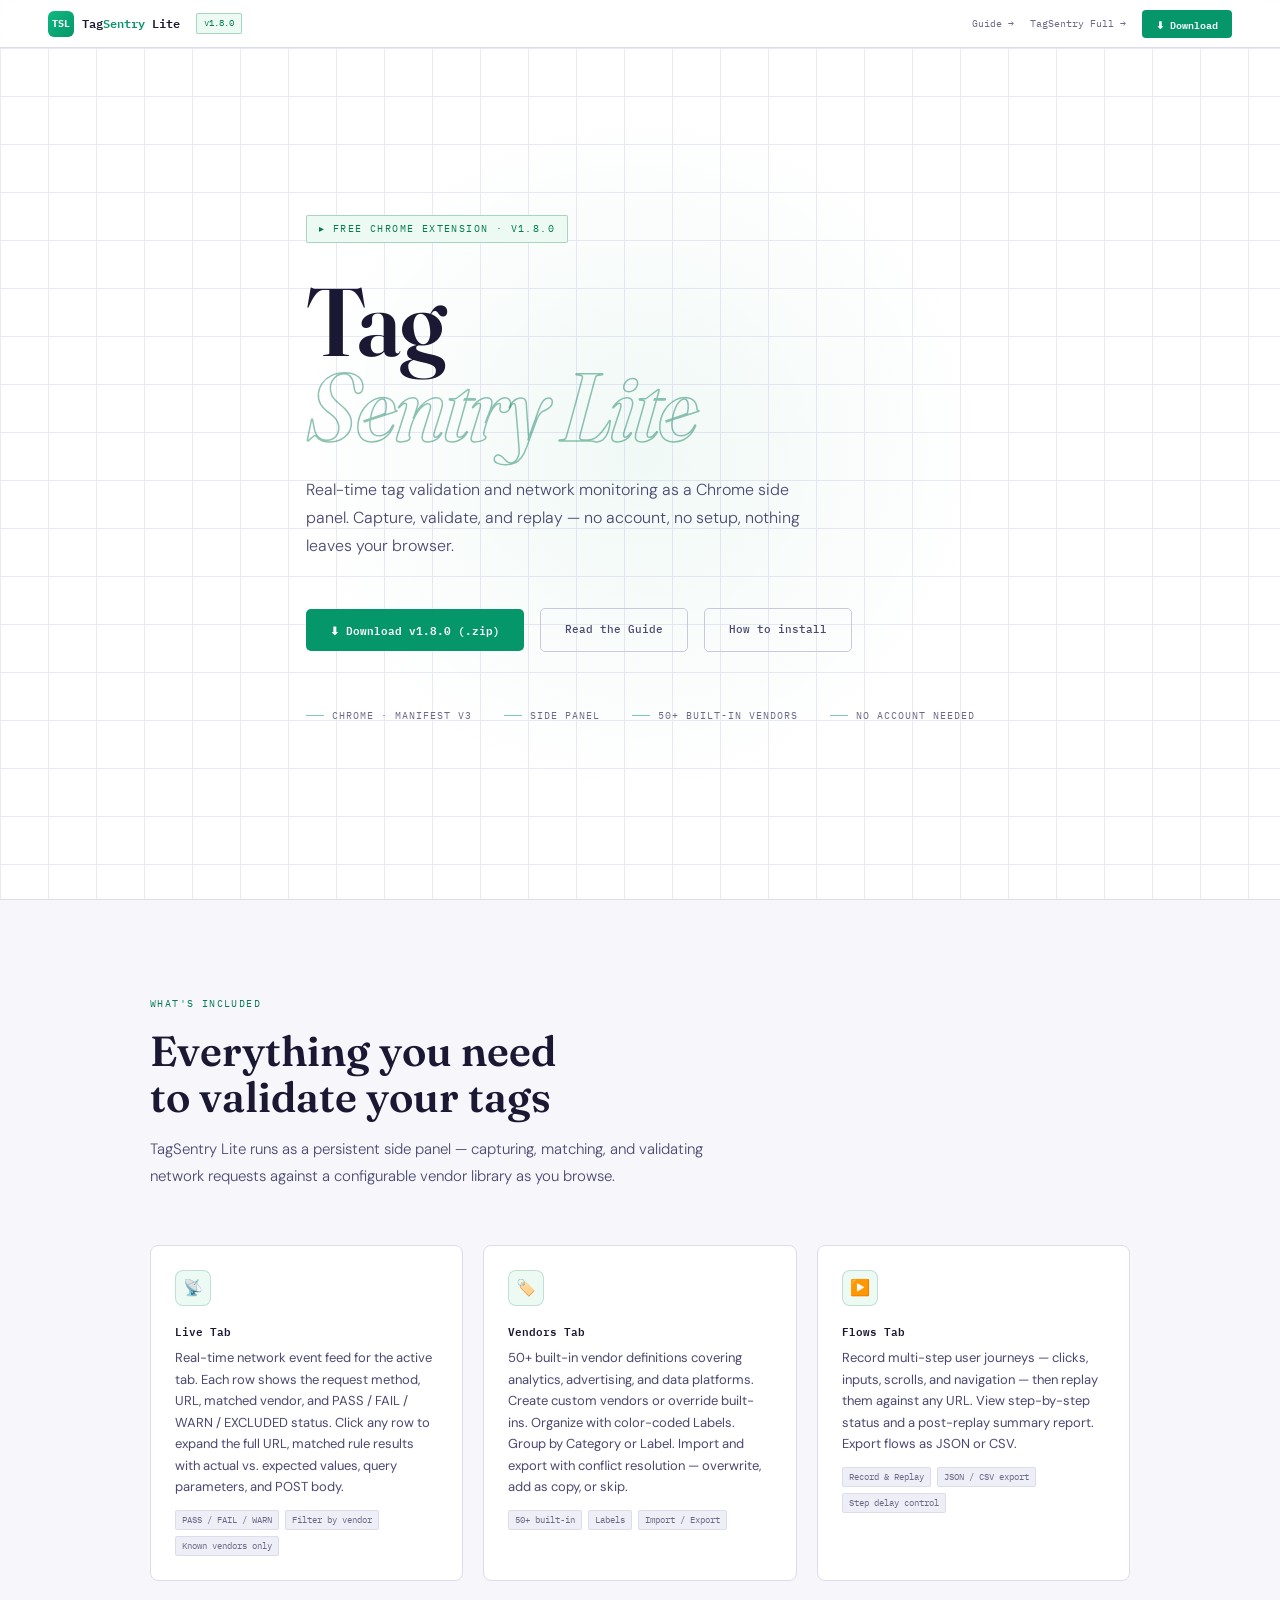
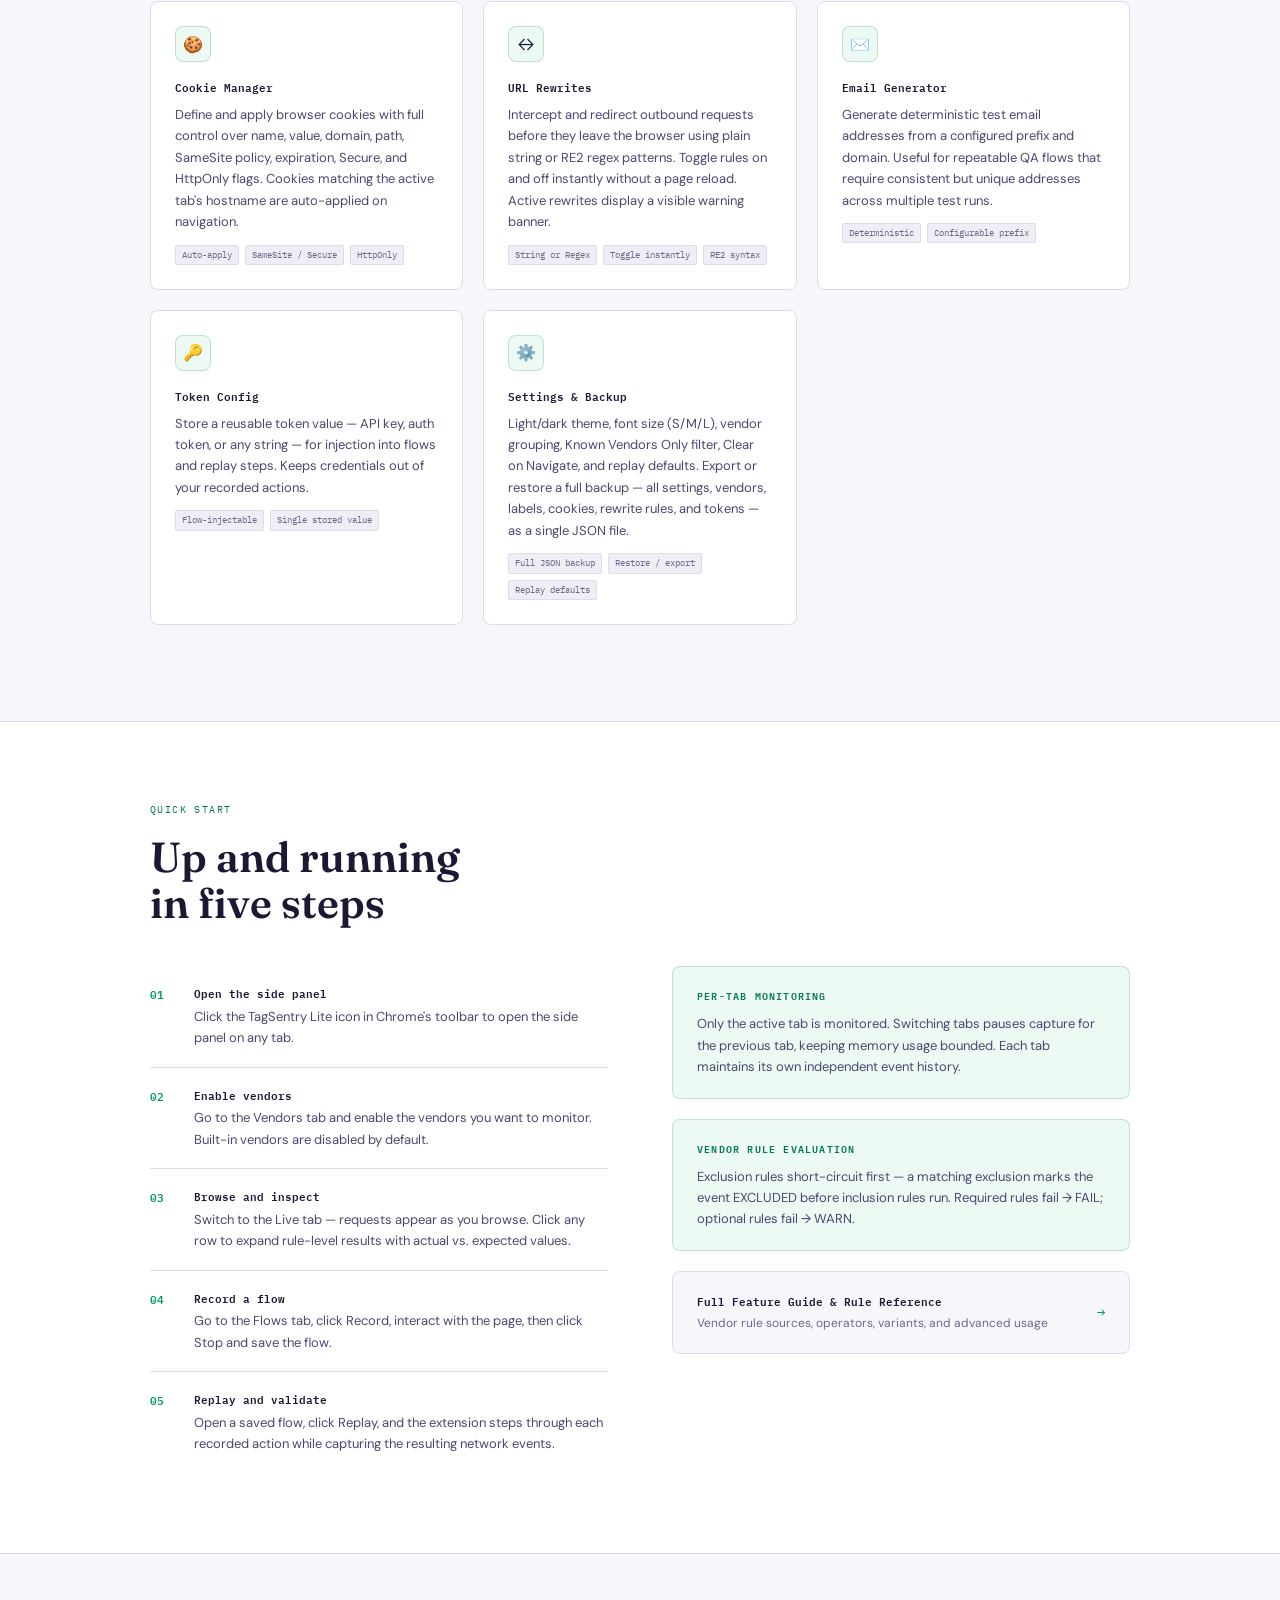
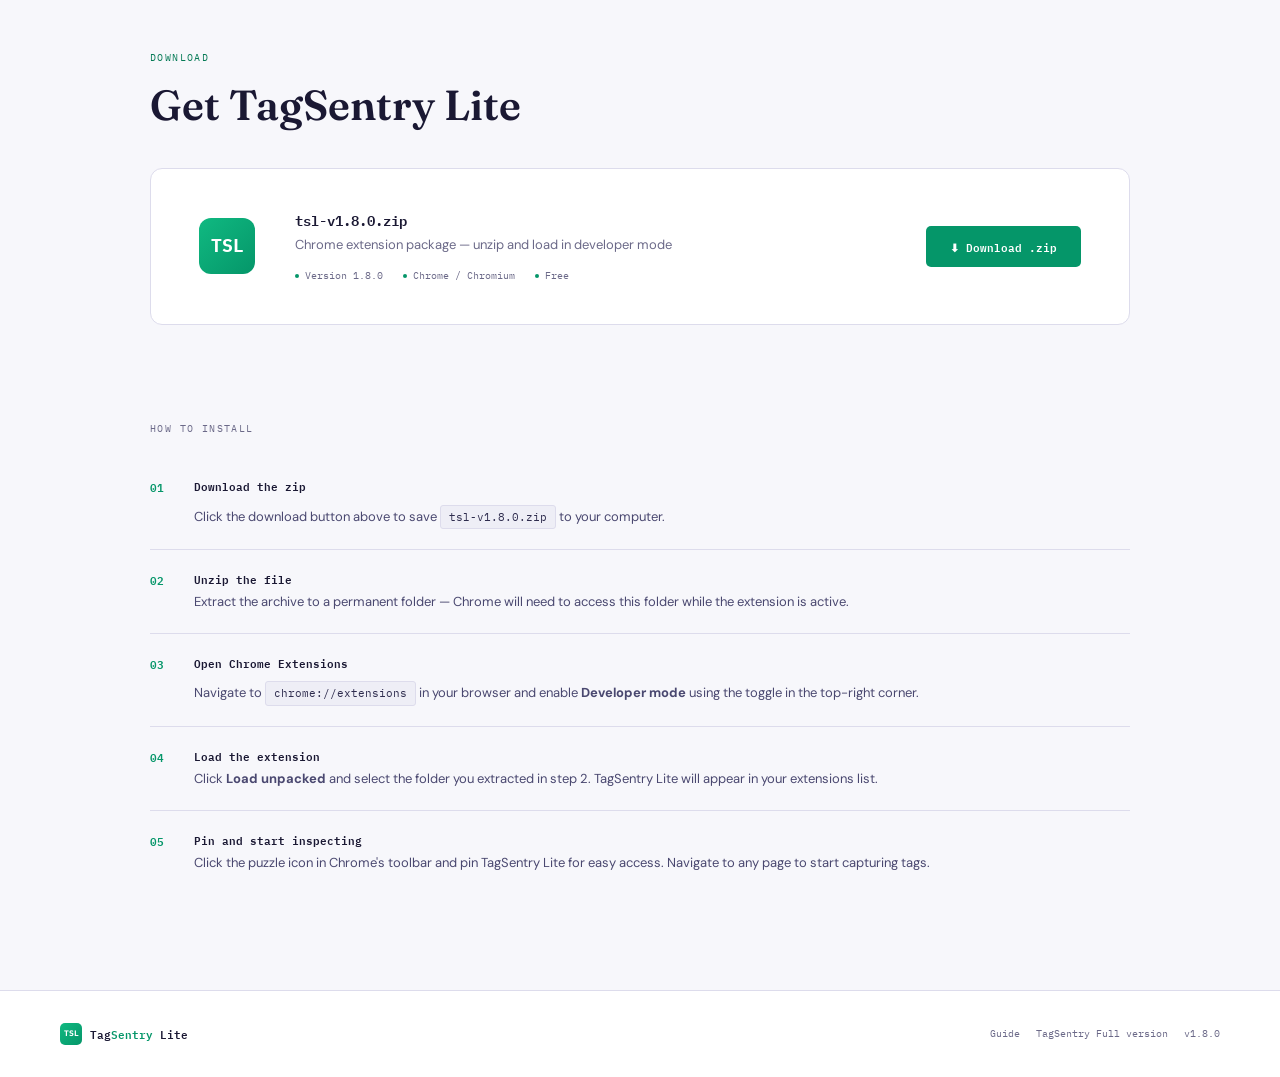
==== commit f6fec67f: "Bump to version 1.8.0 - flow feature now includes export/reporting functionality with screenshots" ====
--- a/lite/index.html
+++ b/lite/index.html
@@ -268,11 +268,11 @@
     <div class="bar-logo">TSL</div>
     <span class="bar-name">Tag<span>Sentry</span> Lite</span>
   </a>
-  <span class="bar-badge">v1.7.0</span>
+  <span class="bar-badge">v1.8.0</span>
   <span class="bar-spacer"></span>
   <a class="bar-link" href="guide.html">Guide →</a>
   <a class="bar-link" href="../index.html">TagSentry Full →</a>
-  <a class="bar-dl" href="tsl-v1.7.0.zip" download>⬇ Download</a>
+  <a class="bar-dl" href="tsl-v1.8.0.zip" download>⬇ Download</a>
 </header>
 
 
@@ -281,11 +281,11 @@
   <div class="hero-grid"></div>
   <div class="hero-glow"></div>
   <div class="hero-inner">
-    <div class="hero-eyebrow">Free Chrome Extension · v1.7.0</div>
+    <div class="hero-eyebrow">Free Chrome Extension · v1.8.0</div>
     <h1 class="hero-title">Tag<br><em>Sentry Lite</em></h1>
     <p class="hero-desc">Real-time tag validation and network monitoring as a Chrome side panel. Capture, validate, and replay — no account, no setup, nothing leaves your browser.</p>
     <div class="hero-actions">
-      <a class="btn-primary" href="tsl-v1.7.0.zip" download>⬇ Download v1.7.0 (.zip)</a>
+      <a class="btn-primary" href="tsl-v1.8.0.zip" download>⬇ Download v1.8.0 (.zip)</a>
       <a class="btn-secondary" href="guide.html">Read the Guide</a>
       <a class="btn-secondary" href="#how-to-install">How to install</a>
     </div>
@@ -469,16 +469,16 @@
     <div class="dl-card">
       <div class="dl-icon">TSL</div>
       <div class="dl-info">
-        <div class="dl-name">tsl-v1.7.0.zip</div>
+        <div class="dl-name">tsl-v1.8.0.zip</div>
         <div class="dl-sub">Chrome extension package — unzip and load in developer mode</div>
         <div class="dl-meta">
-          <span class="dl-meta-item"><span class="dl-meta-dot"></span>Version 1.7.0</span>
+          <span class="dl-meta-item"><span class="dl-meta-dot"></span>Version 1.8.0</span>
           <span class="dl-meta-item"><span class="dl-meta-dot"></span>Chrome / Chromium</span>
           <span class="dl-meta-item"><span class="dl-meta-dot"></span>Free</span>
         </div>
       </div>
       <div class="dl-actions">
-        <a class="btn-primary" href="tsl-v1.7.0.zip" download>⬇ Download .zip</a>
+        <a class="btn-primary" href="tsl-v1.8.0.zip" download>⬇ Download .zip</a>
       </div>
     </div>
   </section>
@@ -493,7 +493,7 @@
       <div class="step-num">01</div>
       <div class="step-body">
         <div class="step-label">Download the zip</div>
-        <div class="step-text">Click the download button above to save <span class="step-code">tsl-v1.7.0.zip</span> to your computer.</div>
+        <div class="step-text">Click the download button above to save <span class="step-code">tsl-v1.8.0.zip</span> to your computer.</div>
       </div>
     </div>
     <div class="step">
@@ -537,7 +537,7 @@
   <span class="footer-spacer"></span>
   <a class="footer-link" href="guide.html">Guide</a>
   <a class="footer-link" href="../index.html">TagSentry Full version</a>
-  <span class="footer-copy">v1.7.0</span>
+  <span class="footer-copy">v1.8.0</span>
 </footer>
 
 </body>
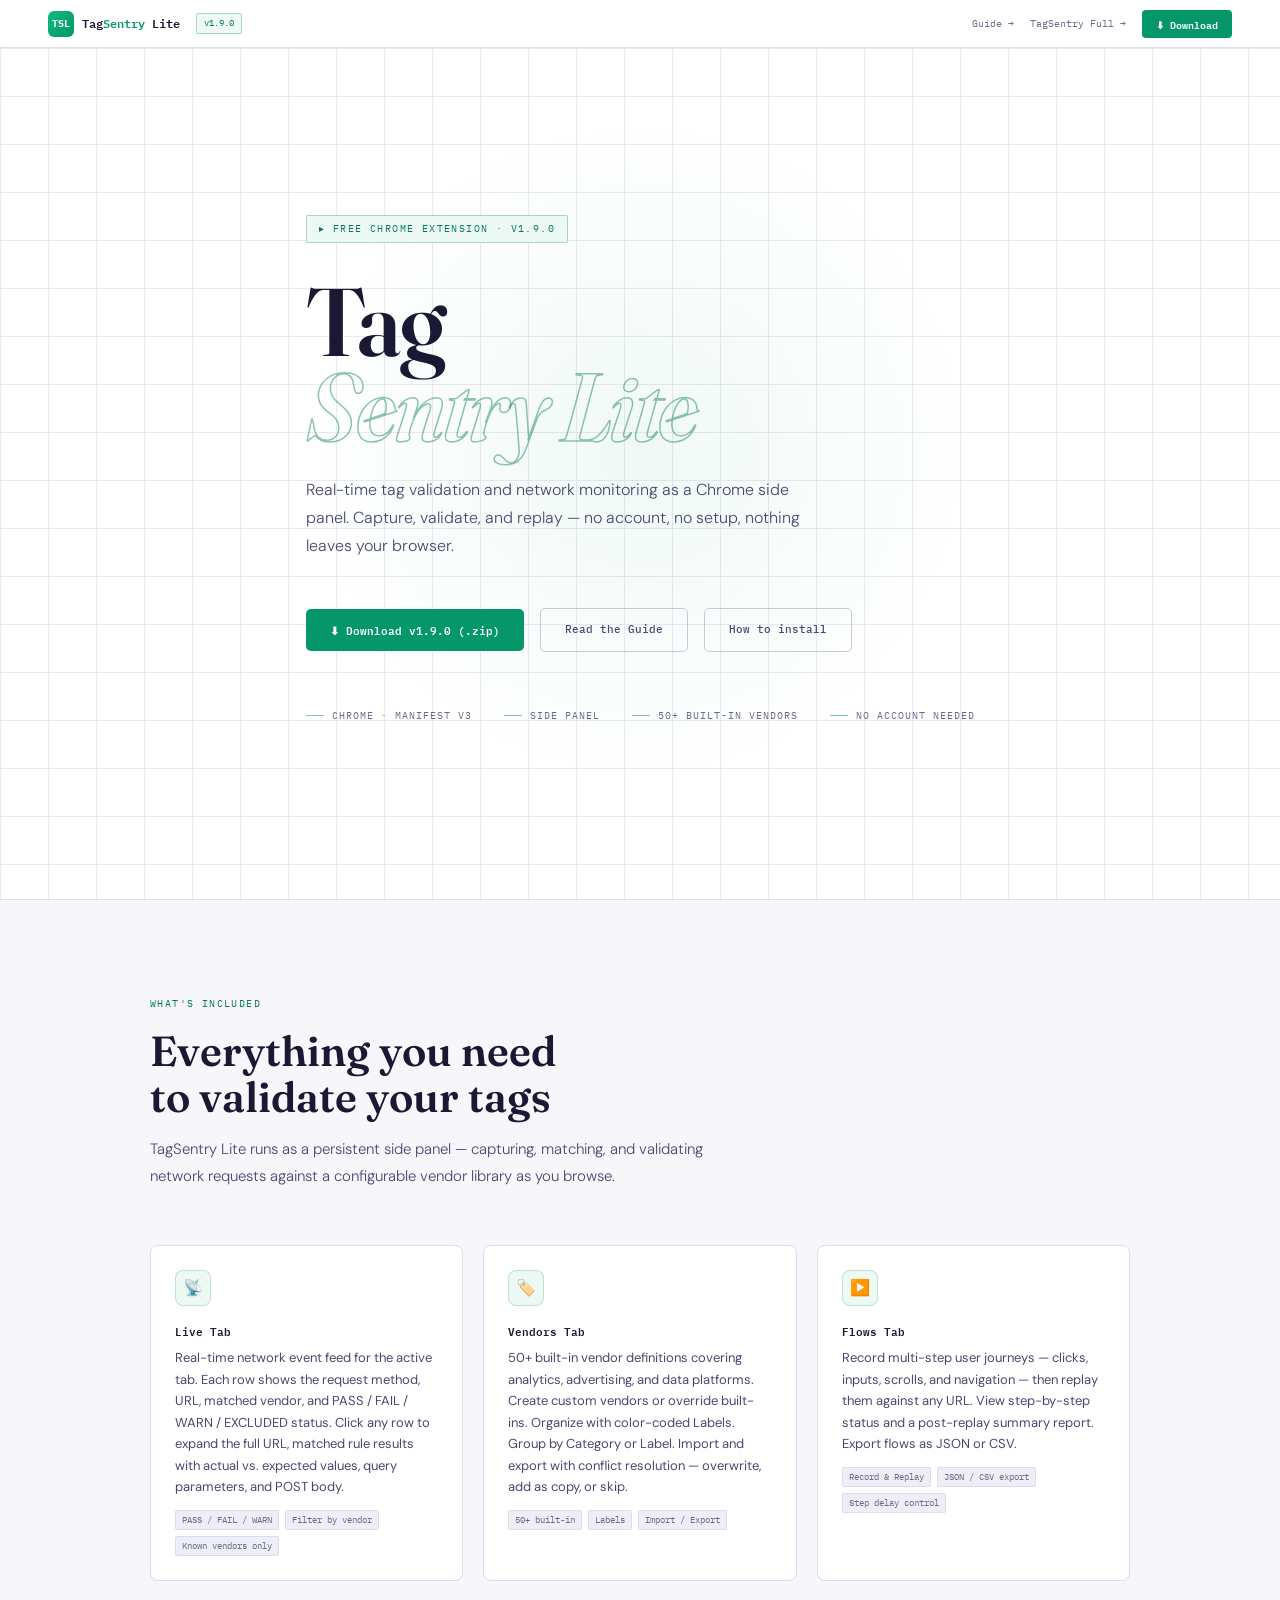
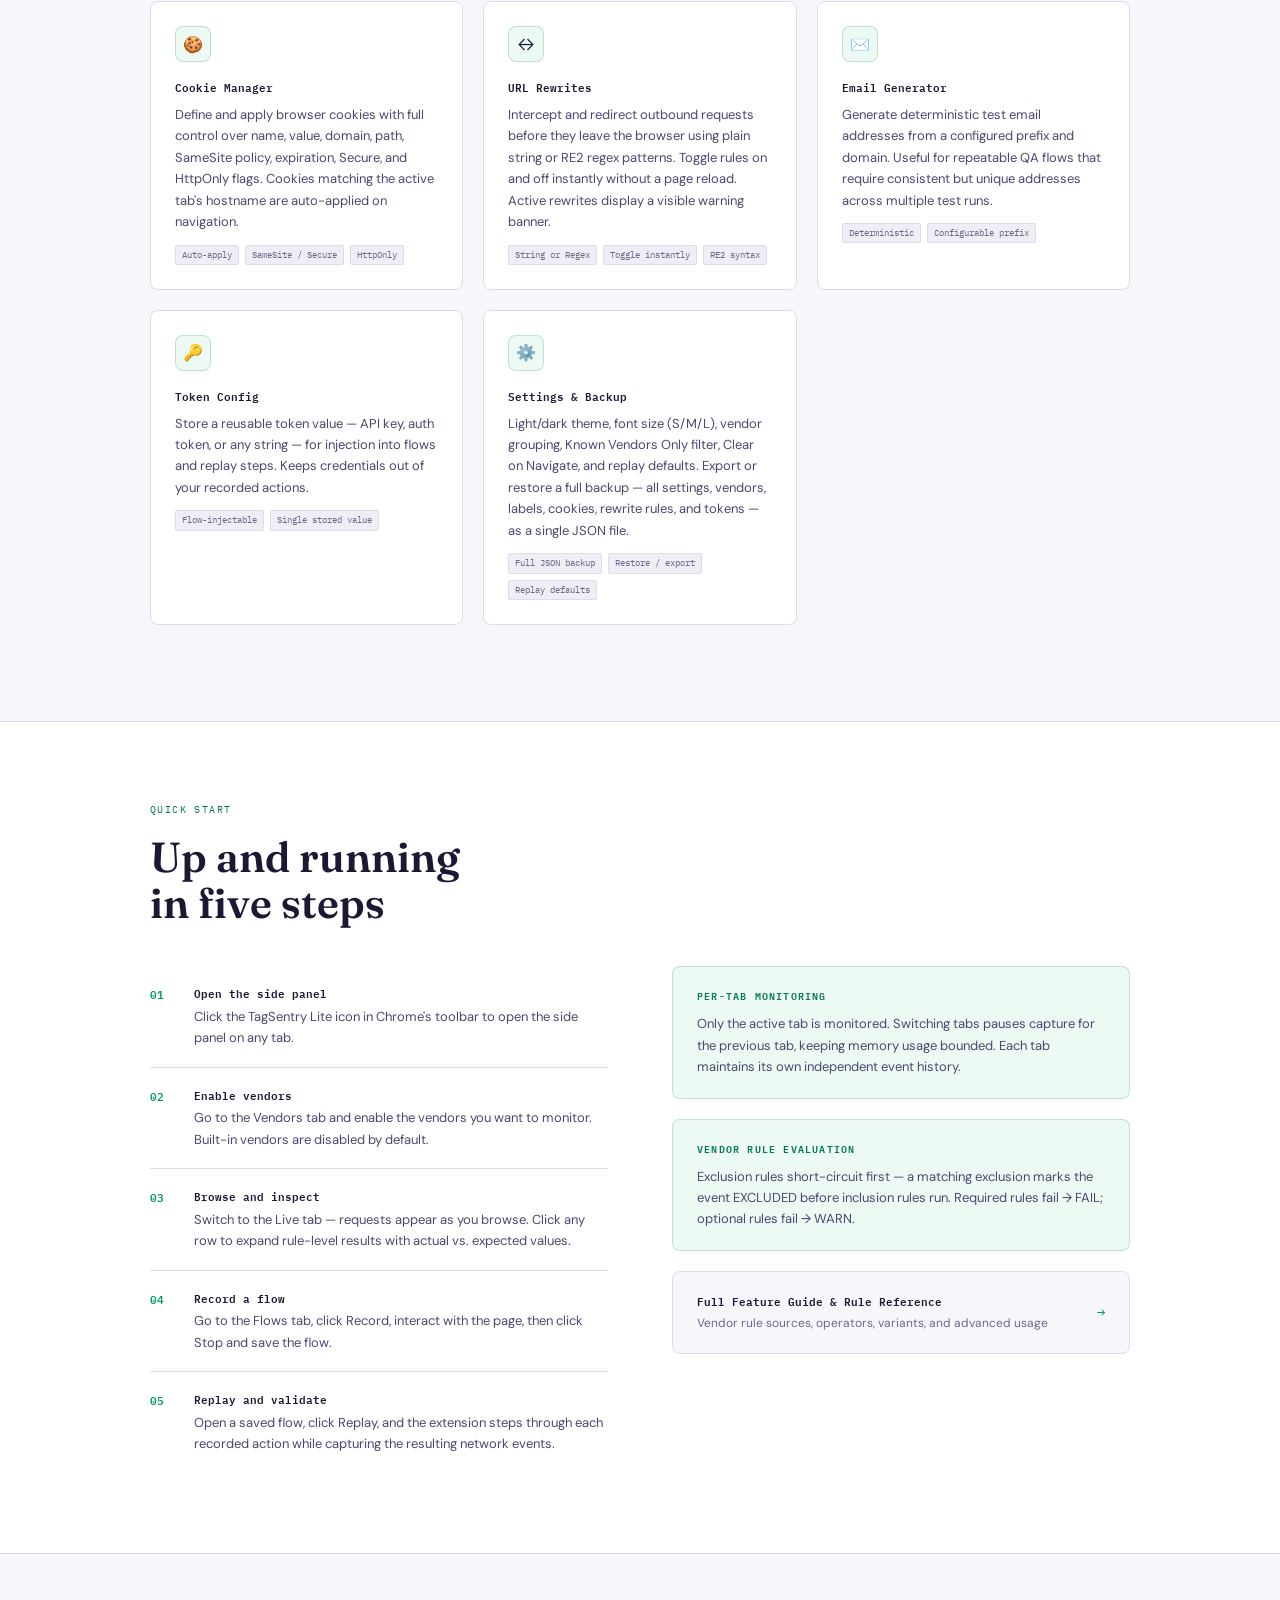
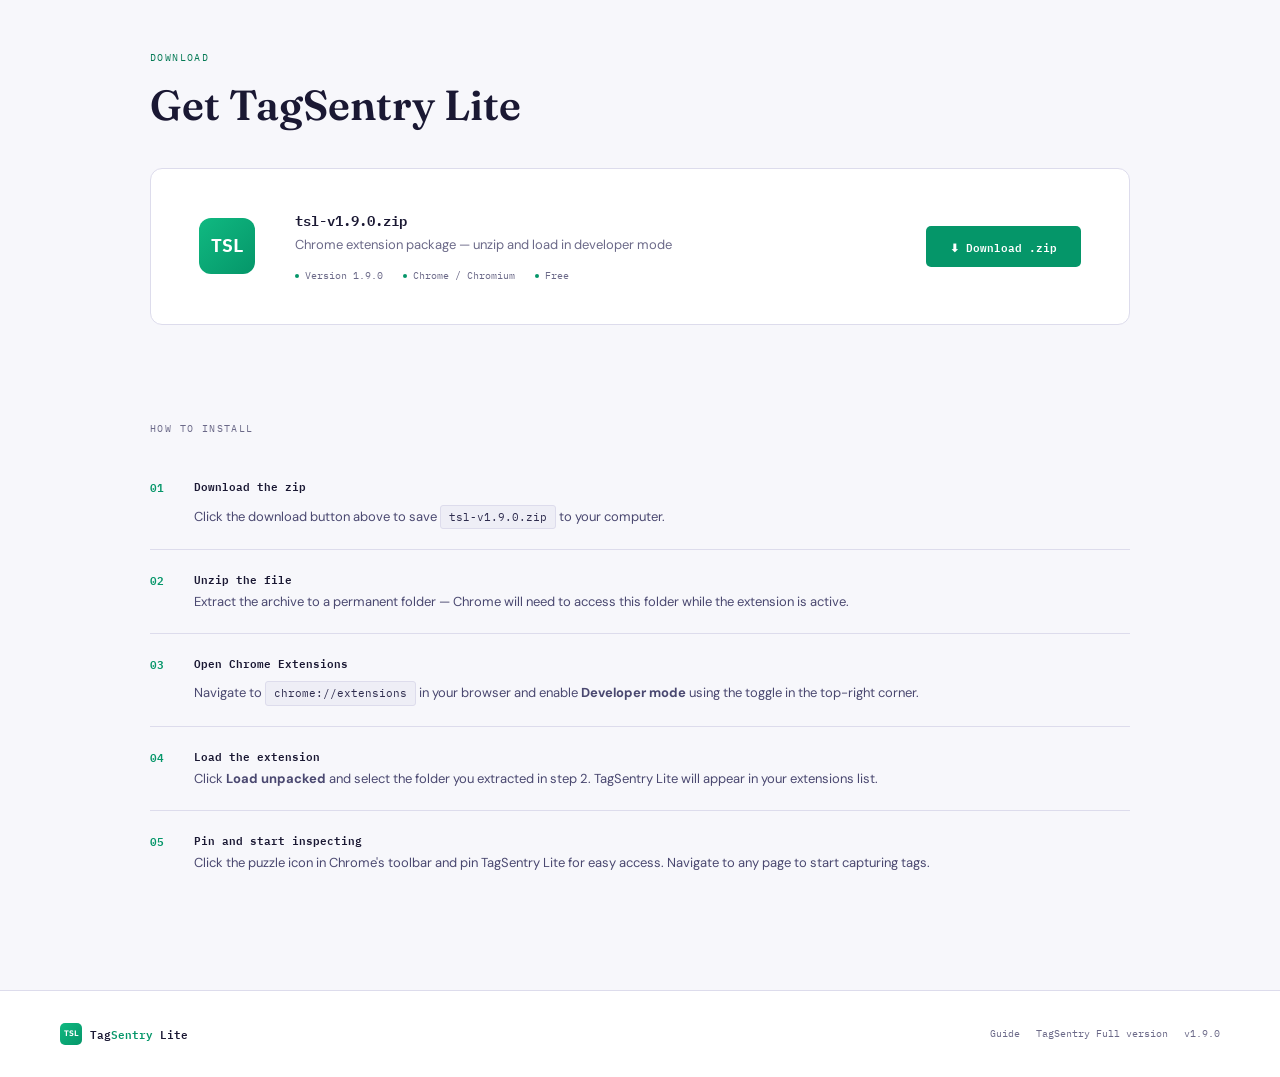
==== commit 3757d104: "bump v1.9.0 - adds audit functionality" ====
--- a/lite/index.html
+++ b/lite/index.html
@@ -268,11 +268,11 @@
     <div class="bar-logo">TSL</div>
     <span class="bar-name">Tag<span>Sentry</span> Lite</span>
   </a>
-  <span class="bar-badge">v1.8.0</span>
+  <span class="bar-badge">v1.9.0</span>
   <span class="bar-spacer"></span>
   <a class="bar-link" href="guide.html">Guide →</a>
   <a class="bar-link" href="../index.html">TagSentry Full →</a>
-  <a class="bar-dl" href="tsl-v1.8.0.zip" download>⬇ Download</a>
+  <a class="bar-dl" href="tsl-v1.9.0.zip" download>⬇ Download</a>
 </header>
 
 
@@ -281,11 +281,11 @@
   <div class="hero-grid"></div>
   <div class="hero-glow"></div>
   <div class="hero-inner">
-    <div class="hero-eyebrow">Free Chrome Extension · v1.8.0</div>
+    <div class="hero-eyebrow">Free Chrome Extension · v1.9.0</div>
     <h1 class="hero-title">Tag<br><em>Sentry Lite</em></h1>
     <p class="hero-desc">Real-time tag validation and network monitoring as a Chrome side panel. Capture, validate, and replay — no account, no setup, nothing leaves your browser.</p>
     <div class="hero-actions">
-      <a class="btn-primary" href="tsl-v1.8.0.zip" download>⬇ Download v1.8.0 (.zip)</a>
+      <a class="btn-primary" href="tsl-v1.9.0.zip" download>⬇ Download v1.9.0 (.zip)</a>
       <a class="btn-secondary" href="guide.html">Read the Guide</a>
       <a class="btn-secondary" href="#how-to-install">How to install</a>
     </div>
@@ -469,16 +469,16 @@
     <div class="dl-card">
       <div class="dl-icon">TSL</div>
       <div class="dl-info">
-        <div class="dl-name">tsl-v1.8.0.zip</div>
+        <div class="dl-name">tsl-v1.9.0.zip</div>
         <div class="dl-sub">Chrome extension package — unzip and load in developer mode</div>
         <div class="dl-meta">
-          <span class="dl-meta-item"><span class="dl-meta-dot"></span>Version 1.8.0</span>
+          <span class="dl-meta-item"><span class="dl-meta-dot"></span>Version 1.9.0</span>
           <span class="dl-meta-item"><span class="dl-meta-dot"></span>Chrome / Chromium</span>
           <span class="dl-meta-item"><span class="dl-meta-dot"></span>Free</span>
         </div>
       </div>
       <div class="dl-actions">
-        <a class="btn-primary" href="tsl-v1.8.0.zip" download>⬇ Download .zip</a>
+        <a class="btn-primary" href="tsl-v1.9.0.zip" download>⬇ Download .zip</a>
       </div>
     </div>
   </section>
@@ -493,7 +493,7 @@
       <div class="step-num">01</div>
       <div class="step-body">
         <div class="step-label">Download the zip</div>
-        <div class="step-text">Click the download button above to save <span class="step-code">tsl-v1.8.0.zip</span> to your computer.</div>
+        <div class="step-text">Click the download button above to save <span class="step-code">tsl-v1.9.0.zip</span> to your computer.</div>
       </div>
     </div>
     <div class="step">
@@ -537,7 +537,7 @@
   <span class="footer-spacer"></span>
   <a class="footer-link" href="guide.html">Guide</a>
   <a class="footer-link" href="../index.html">TagSentry Full version</a>
-  <span class="footer-copy">v1.8.0</span>
+  <span class="footer-copy">v1.9.0</span>
 </footer>
 
 </body>
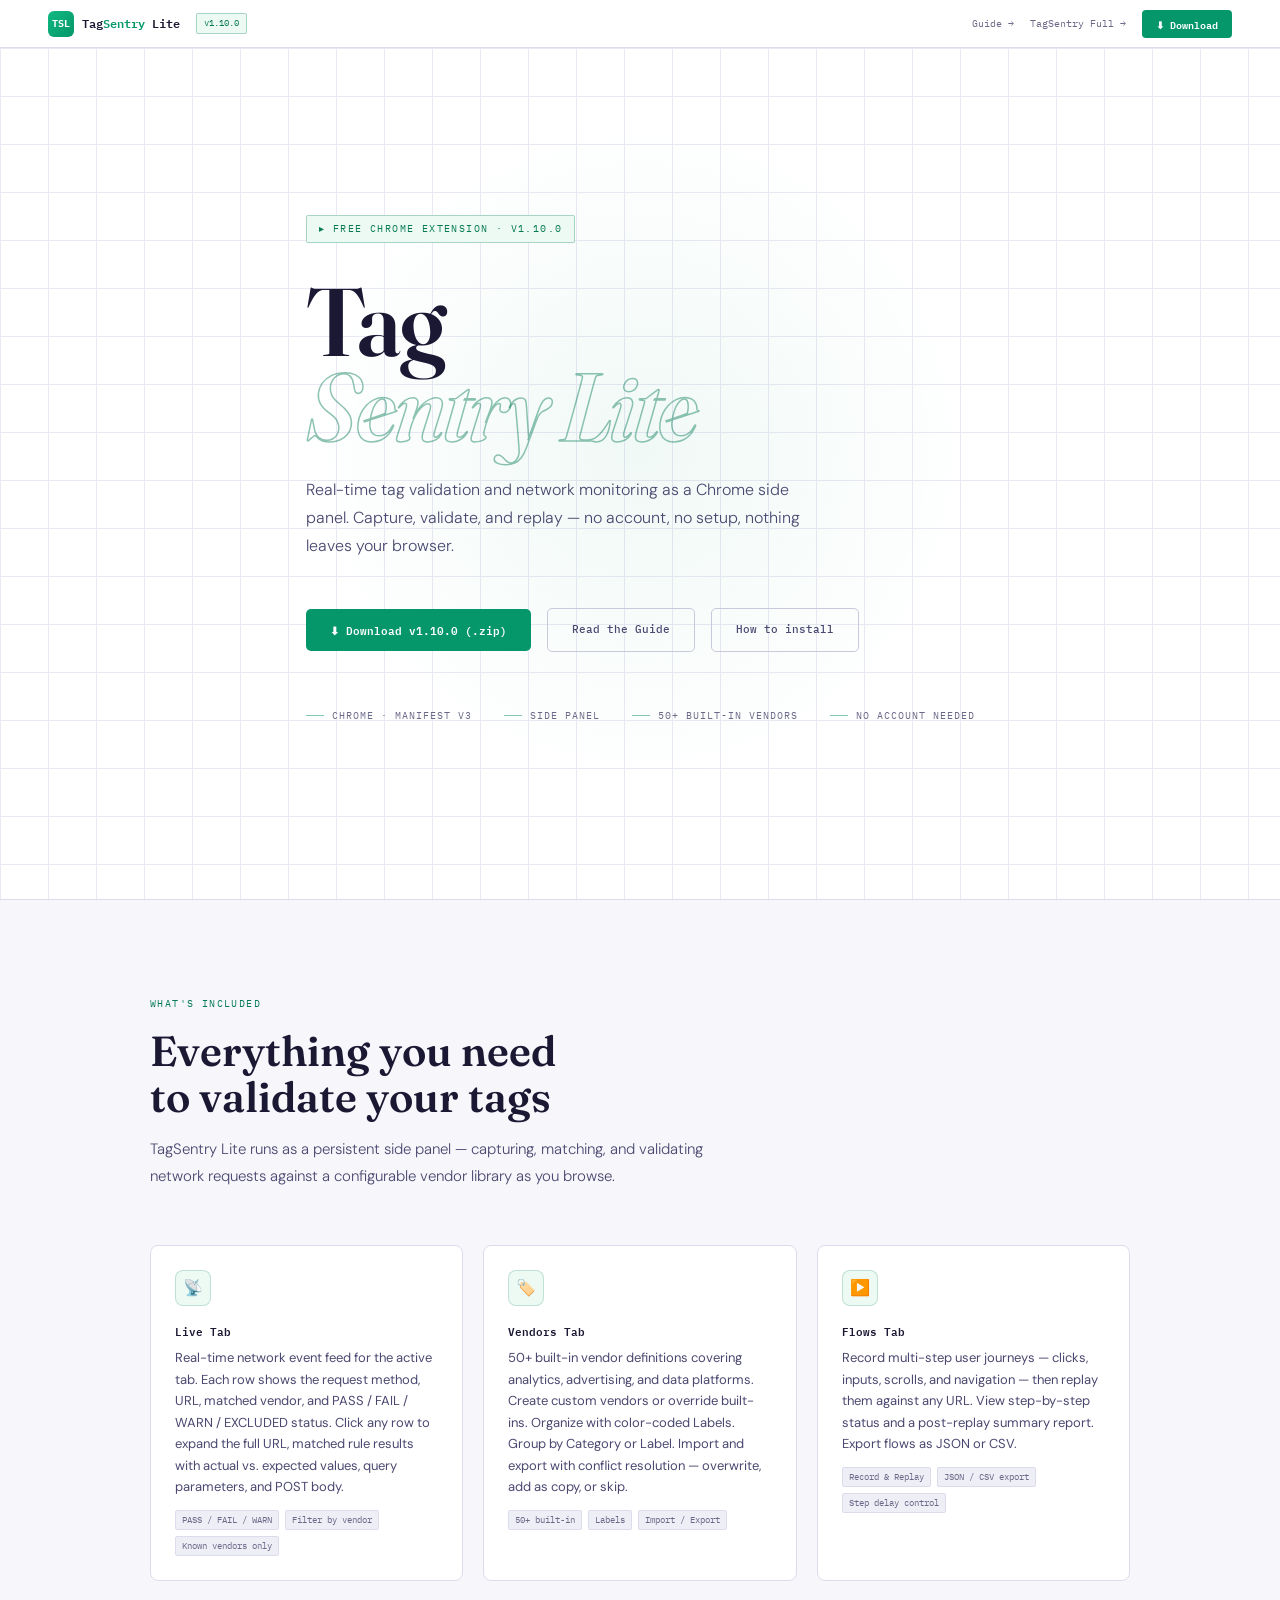
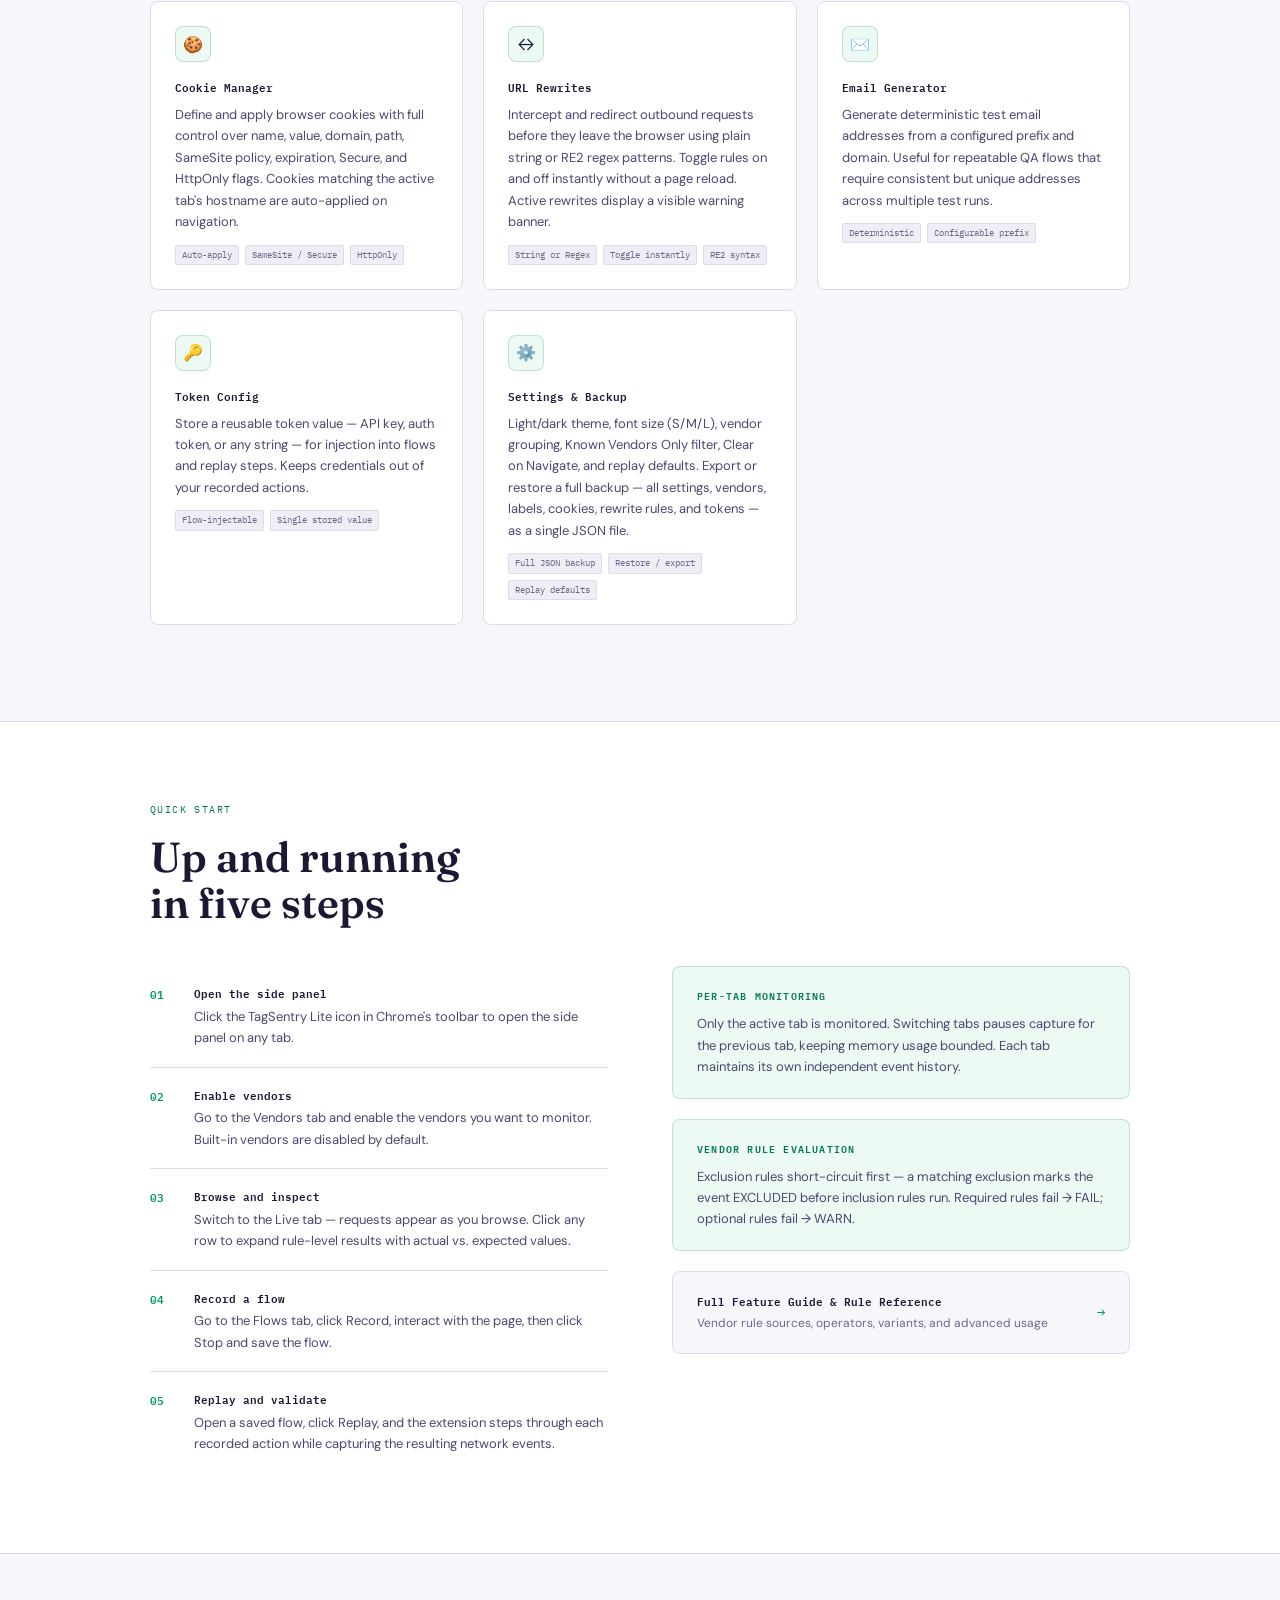
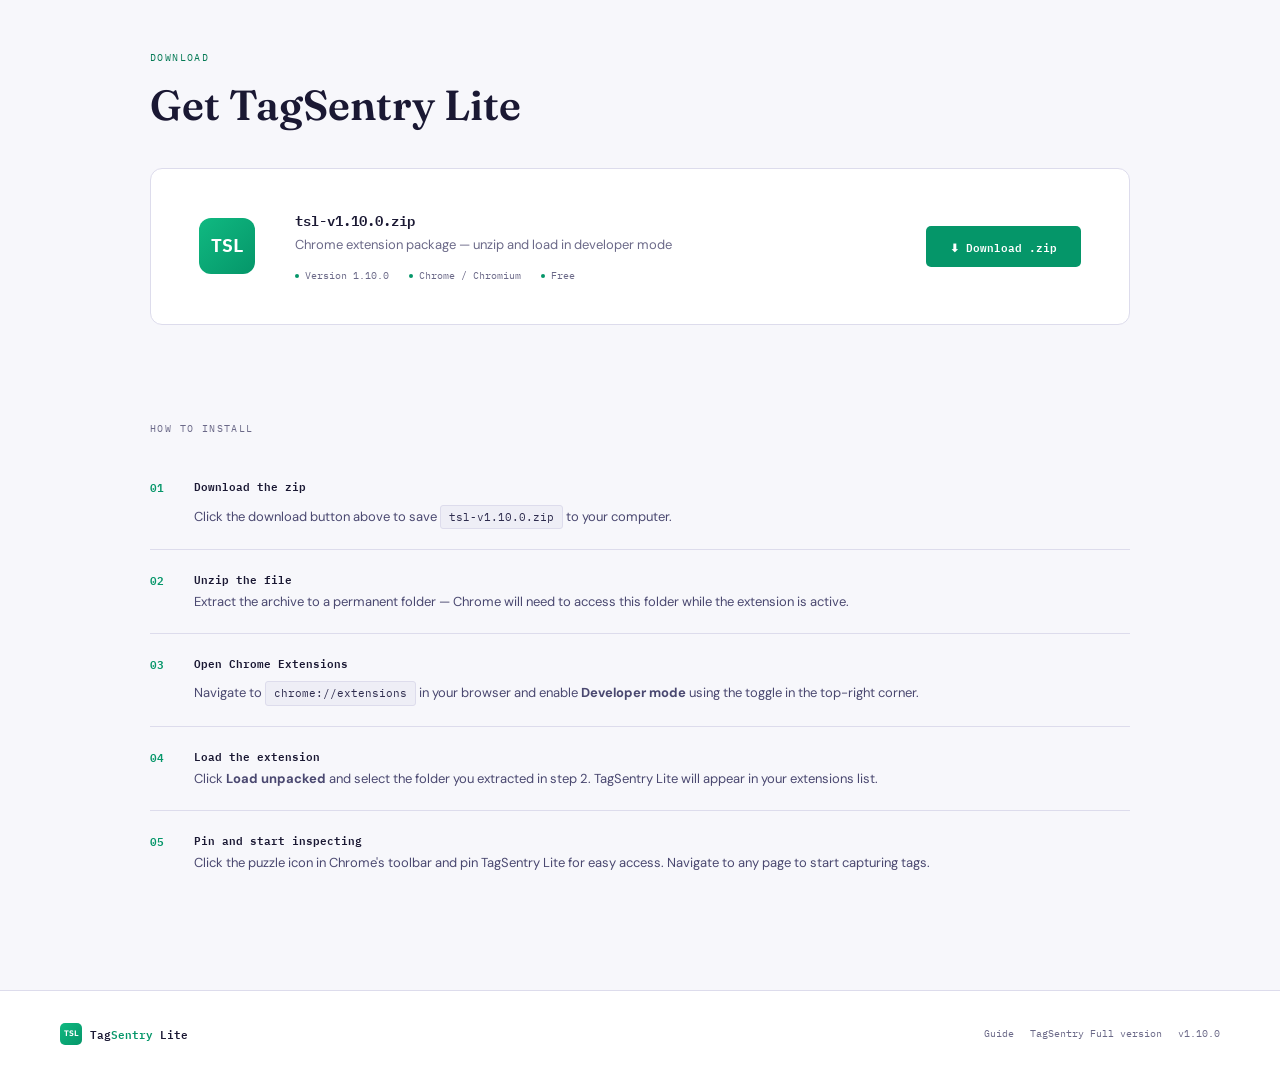
==== commit 65825688: "version bump to v1.10.0" ====
--- a/lite/index.html
+++ b/lite/index.html
@@ -268,11 +268,11 @@
     <div class="bar-logo">TSL</div>
     <span class="bar-name">Tag<span>Sentry</span> Lite</span>
   </a>
-  <span class="bar-badge">v1.9.0</span>
+  <span class="bar-badge">v1.10.0</span>
   <span class="bar-spacer"></span>
   <a class="bar-link" href="guide.html">Guide →</a>
   <a class="bar-link" href="../index.html">TagSentry Full →</a>
-  <a class="bar-dl" href="tsl-v1.9.0.zip" download>⬇ Download</a>
+  <a class="bar-dl" href="tsl-v1.10.0.zip" download>⬇ Download</a>
 </header>
 
 
@@ -281,11 +281,11 @@
   <div class="hero-grid"></div>
   <div class="hero-glow"></div>
   <div class="hero-inner">
-    <div class="hero-eyebrow">Free Chrome Extension · v1.9.0</div>
+    <div class="hero-eyebrow">Free Chrome Extension · v1.10.0</div>
     <h1 class="hero-title">Tag<br><em>Sentry Lite</em></h1>
     <p class="hero-desc">Real-time tag validation and network monitoring as a Chrome side panel. Capture, validate, and replay — no account, no setup, nothing leaves your browser.</p>
     <div class="hero-actions">
-      <a class="btn-primary" href="tsl-v1.9.0.zip" download>⬇ Download v1.9.0 (.zip)</a>
+      <a class="btn-primary" href="tsl-v1.10.0.zip" download>⬇ Download v1.10.0 (.zip)</a>
       <a class="btn-secondary" href="guide.html">Read the Guide</a>
       <a class="btn-secondary" href="#how-to-install">How to install</a>
     </div>
@@ -469,16 +469,16 @@
     <div class="dl-card">
       <div class="dl-icon">TSL</div>
       <div class="dl-info">
-        <div class="dl-name">tsl-v1.9.0.zip</div>
+        <div class="dl-name">tsl-v1.10.0.zip</div>
         <div class="dl-sub">Chrome extension package — unzip and load in developer mode</div>
         <div class="dl-meta">
-          <span class="dl-meta-item"><span class="dl-meta-dot"></span>Version 1.9.0</span>
+          <span class="dl-meta-item"><span class="dl-meta-dot"></span>Version 1.10.0</span>
           <span class="dl-meta-item"><span class="dl-meta-dot"></span>Chrome / Chromium</span>
           <span class="dl-meta-item"><span class="dl-meta-dot"></span>Free</span>
         </div>
       </div>
       <div class="dl-actions">
-        <a class="btn-primary" href="tsl-v1.9.0.zip" download>⬇ Download .zip</a>
+        <a class="btn-primary" href="tsl-v1.10.0.zip" download>⬇ Download .zip</a>
       </div>
     </div>
   </section>
@@ -493,7 +493,7 @@
       <div class="step-num">01</div>
       <div class="step-body">
         <div class="step-label">Download the zip</div>
-        <div class="step-text">Click the download button above to save <span class="step-code">tsl-v1.9.0.zip</span> to your computer.</div>
+        <div class="step-text">Click the download button above to save <span class="step-code">tsl-v1.10.0.zip</span> to your computer.</div>
       </div>
     </div>
     <div class="step">
@@ -537,7 +537,7 @@
   <span class="footer-spacer"></span>
   <a class="footer-link" href="guide.html">Guide</a>
   <a class="footer-link" href="../index.html">TagSentry Full version</a>
-  <span class="footer-copy">v1.9.0</span>
+  <span class="footer-copy">v1.10.0</span>
 </footer>
 
 </body>
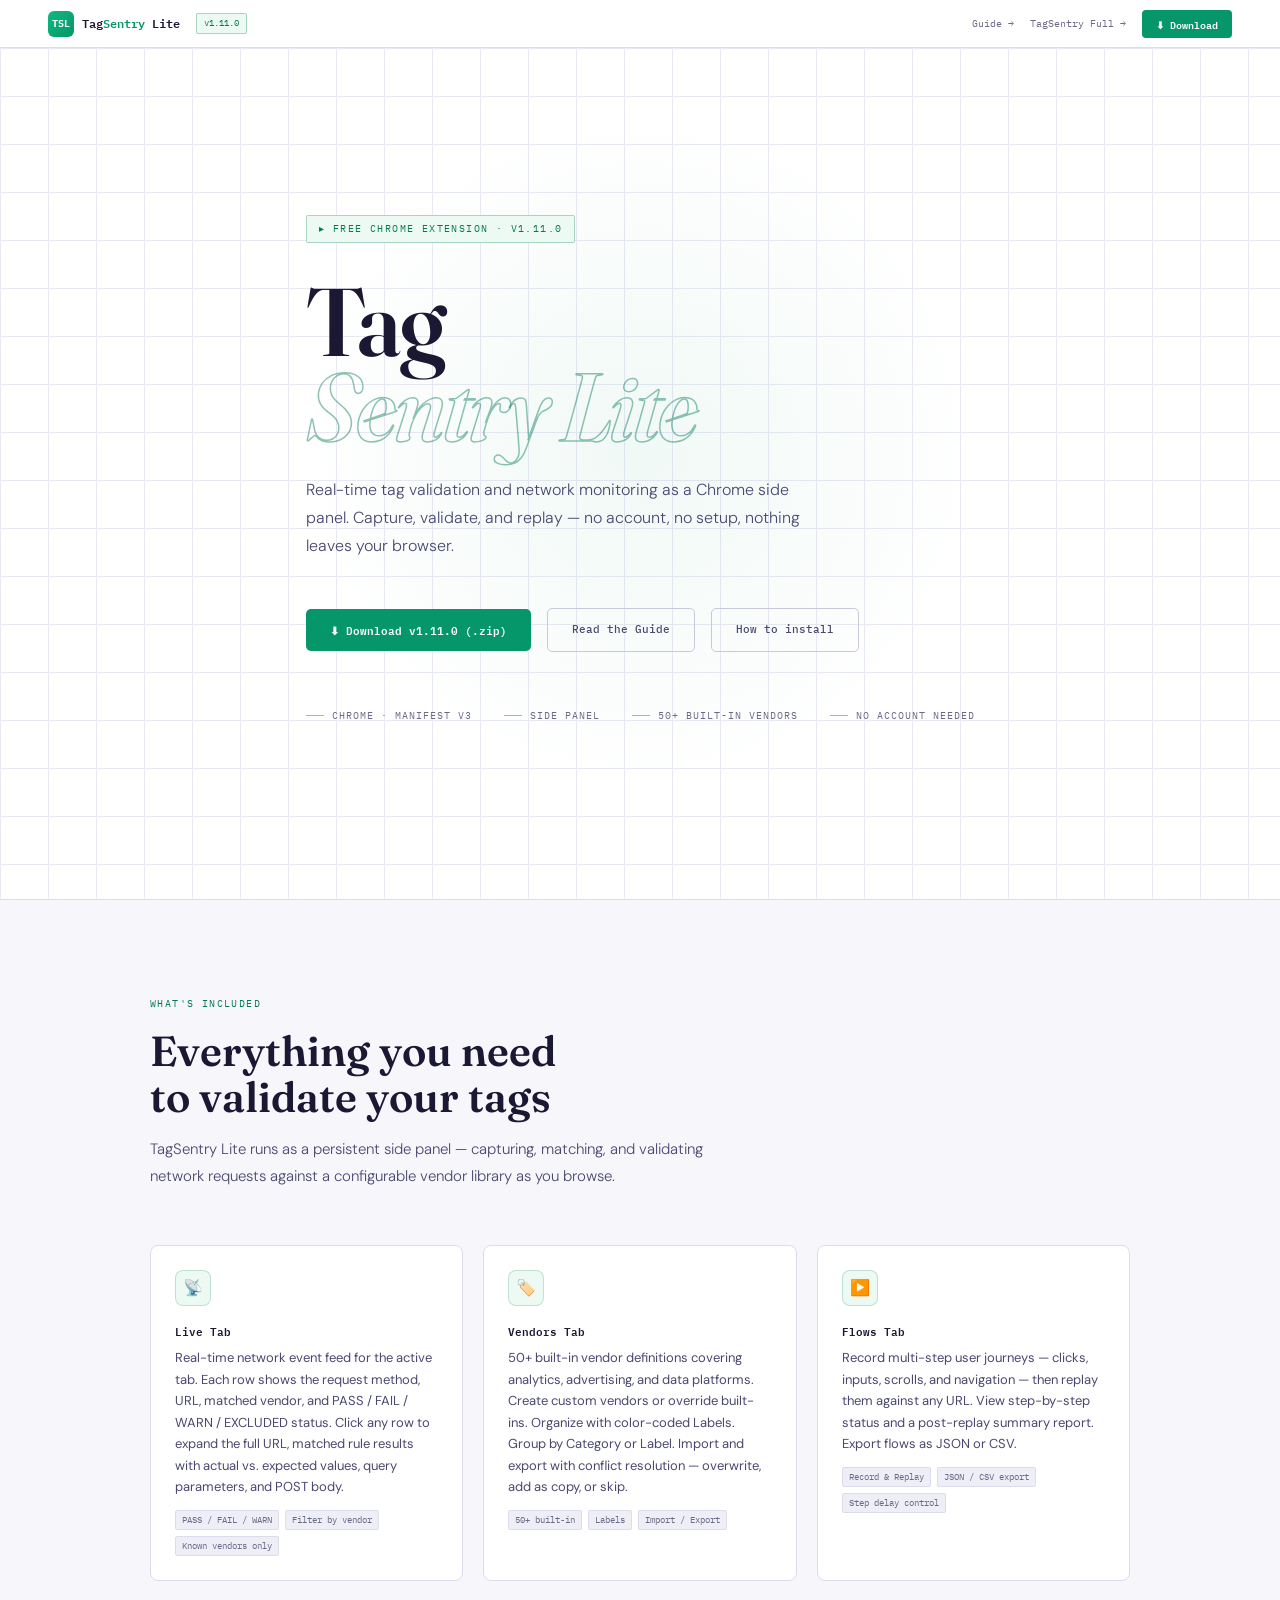
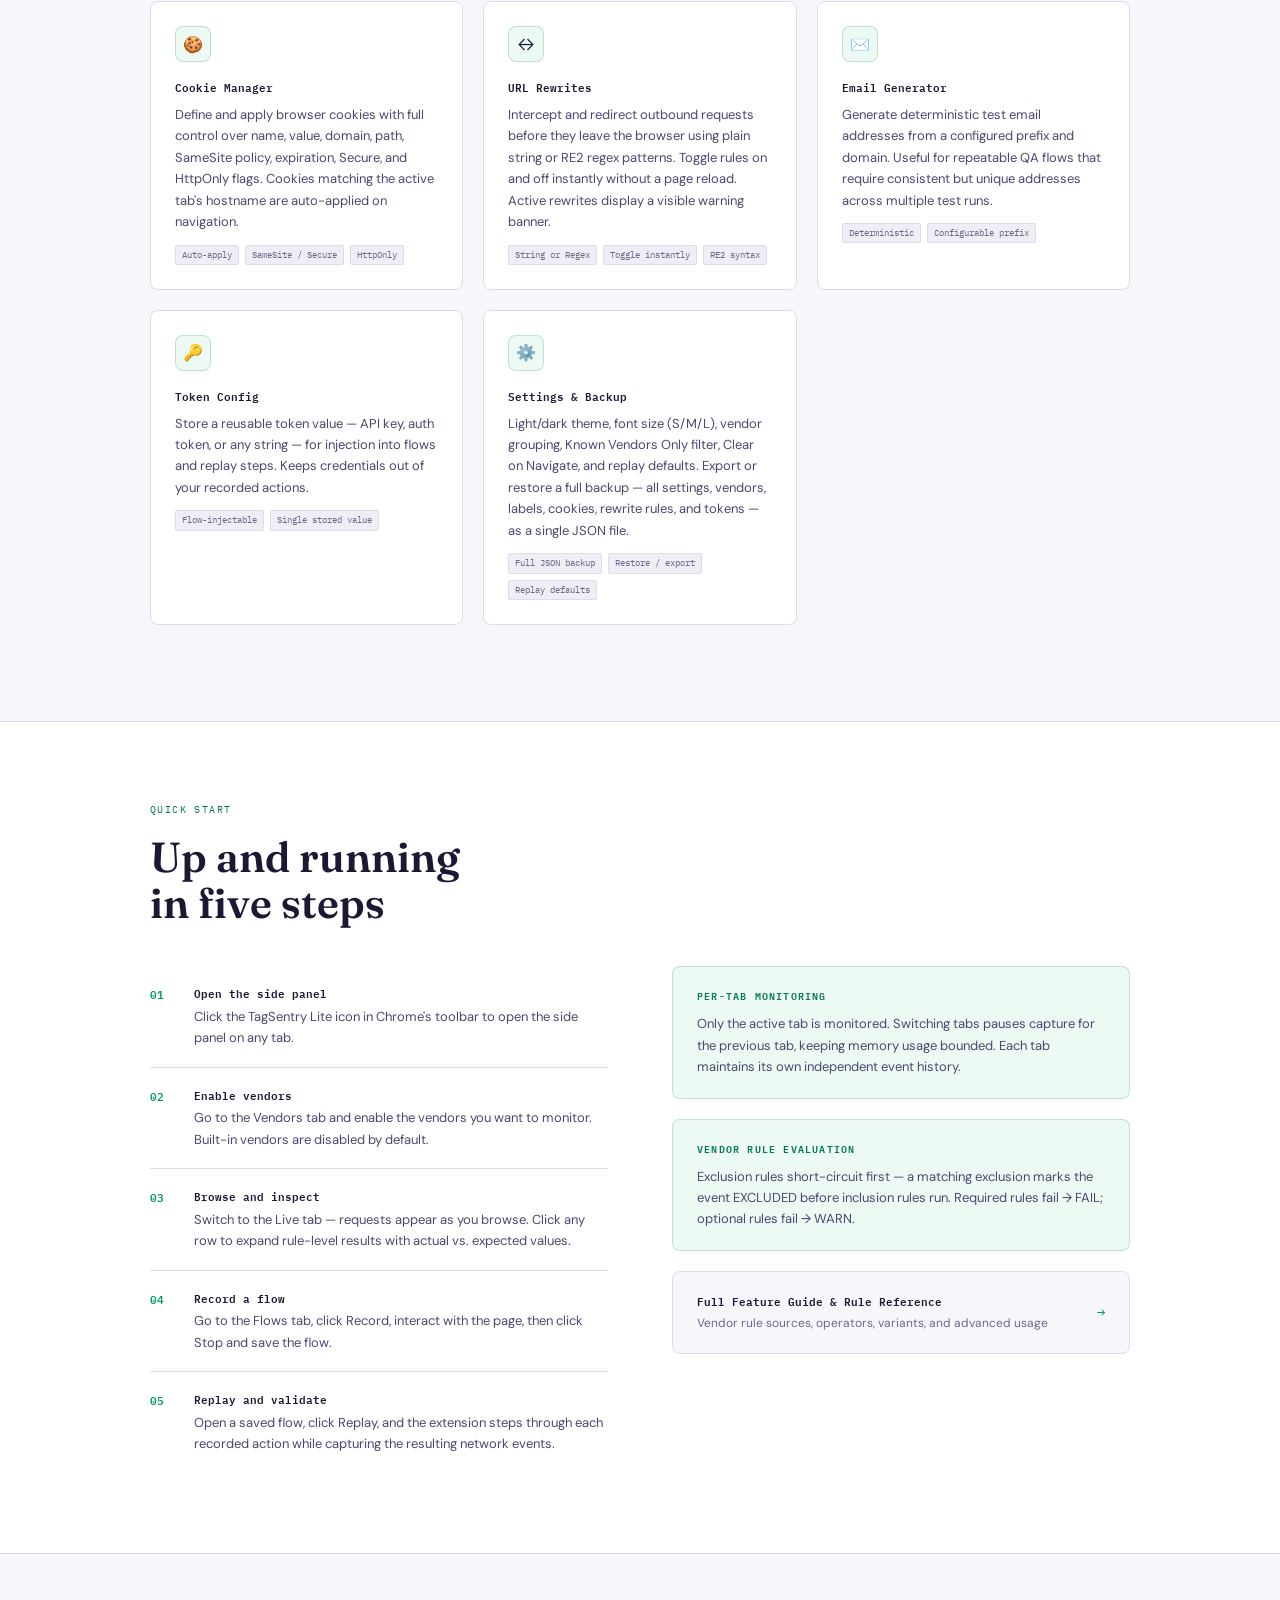
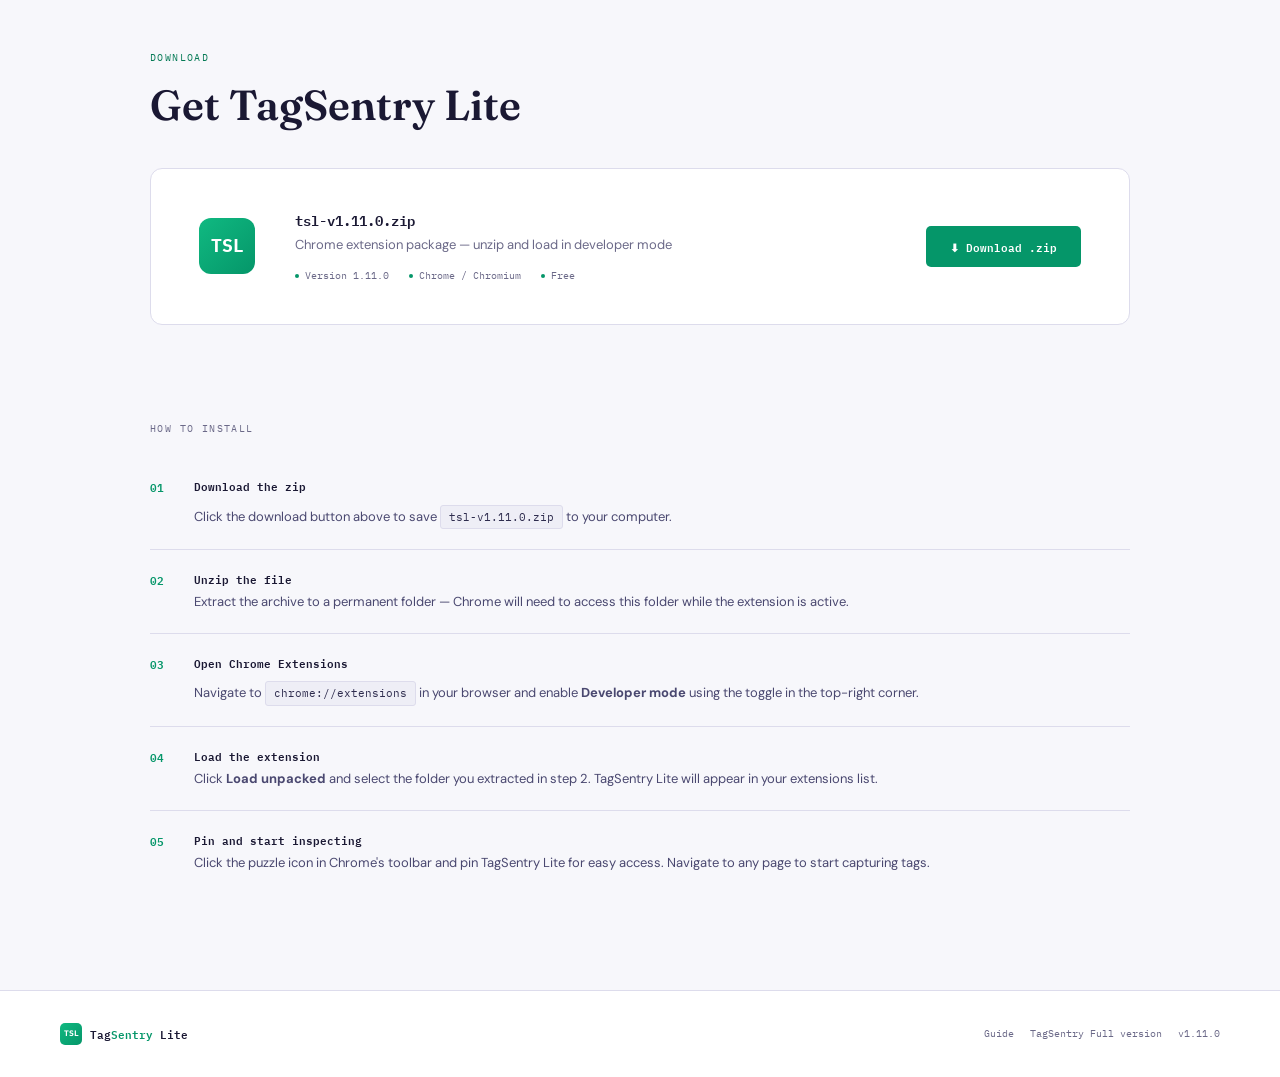
==== commit 42e2a313: "tsl version bump to v1.11.0" ====
--- a/lite/index.html
+++ b/lite/index.html
@@ -268,11 +268,11 @@
     <div class="bar-logo">TSL</div>
     <span class="bar-name">Tag<span>Sentry</span> Lite</span>
   </a>
-  <span class="bar-badge">v1.10.0</span>
+  <span class="bar-badge">v1.11.0</span>
   <span class="bar-spacer"></span>
   <a class="bar-link" href="guide.html">Guide →</a>
   <a class="bar-link" href="../index.html">TagSentry Full →</a>
-  <a class="bar-dl" href="tsl-v1.10.0.zip" download>⬇ Download</a>
+  <a class="bar-dl" href="tsl-v1.11.0.zip" download>⬇ Download</a>
 </header>
 
 
@@ -281,11 +281,11 @@
   <div class="hero-grid"></div>
   <div class="hero-glow"></div>
   <div class="hero-inner">
-    <div class="hero-eyebrow">Free Chrome Extension · v1.10.0</div>
+    <div class="hero-eyebrow">Free Chrome Extension · v1.11.0</div>
     <h1 class="hero-title">Tag<br><em>Sentry Lite</em></h1>
     <p class="hero-desc">Real-time tag validation and network monitoring as a Chrome side panel. Capture, validate, and replay — no account, no setup, nothing leaves your browser.</p>
     <div class="hero-actions">
-      <a class="btn-primary" href="tsl-v1.10.0.zip" download>⬇ Download v1.10.0 (.zip)</a>
+      <a class="btn-primary" href="tsl-v1.11.0.zip" download>⬇ Download v1.11.0 (.zip)</a>
       <a class="btn-secondary" href="guide.html">Read the Guide</a>
       <a class="btn-secondary" href="#how-to-install">How to install</a>
     </div>
@@ -469,16 +469,16 @@
     <div class="dl-card">
       <div class="dl-icon">TSL</div>
       <div class="dl-info">
-        <div class="dl-name">tsl-v1.10.0.zip</div>
+        <div class="dl-name">tsl-v1.11.0.zip</div>
         <div class="dl-sub">Chrome extension package — unzip and load in developer mode</div>
         <div class="dl-meta">
-          <span class="dl-meta-item"><span class="dl-meta-dot"></span>Version 1.10.0</span>
+          <span class="dl-meta-item"><span class="dl-meta-dot"></span>Version 1.11.0</span>
           <span class="dl-meta-item"><span class="dl-meta-dot"></span>Chrome / Chromium</span>
           <span class="dl-meta-item"><span class="dl-meta-dot"></span>Free</span>
         </div>
       </div>
       <div class="dl-actions">
-        <a class="btn-primary" href="tsl-v1.10.0.zip" download>⬇ Download .zip</a>
+        <a class="btn-primary" href="tsl-v1.11.0.zip" download>⬇ Download .zip</a>
       </div>
     </div>
   </section>
@@ -493,7 +493,7 @@
       <div class="step-num">01</div>
       <div class="step-body">
         <div class="step-label">Download the zip</div>
-        <div class="step-text">Click the download button above to save <span class="step-code">tsl-v1.10.0.zip</span> to your computer.</div>
+        <div class="step-text">Click the download button above to save <span class="step-code">tsl-v1.11.0.zip</span> to your computer.</div>
       </div>
     </div>
     <div class="step">
@@ -537,7 +537,7 @@
   <span class="footer-spacer"></span>
   <a class="footer-link" href="guide.html">Guide</a>
   <a class="footer-link" href="../index.html">TagSentry Full version</a>
-  <span class="footer-copy">v1.10.0</span>
+  <span class="footer-copy">v1.11.0</span>
 </footer>
 
 </body>
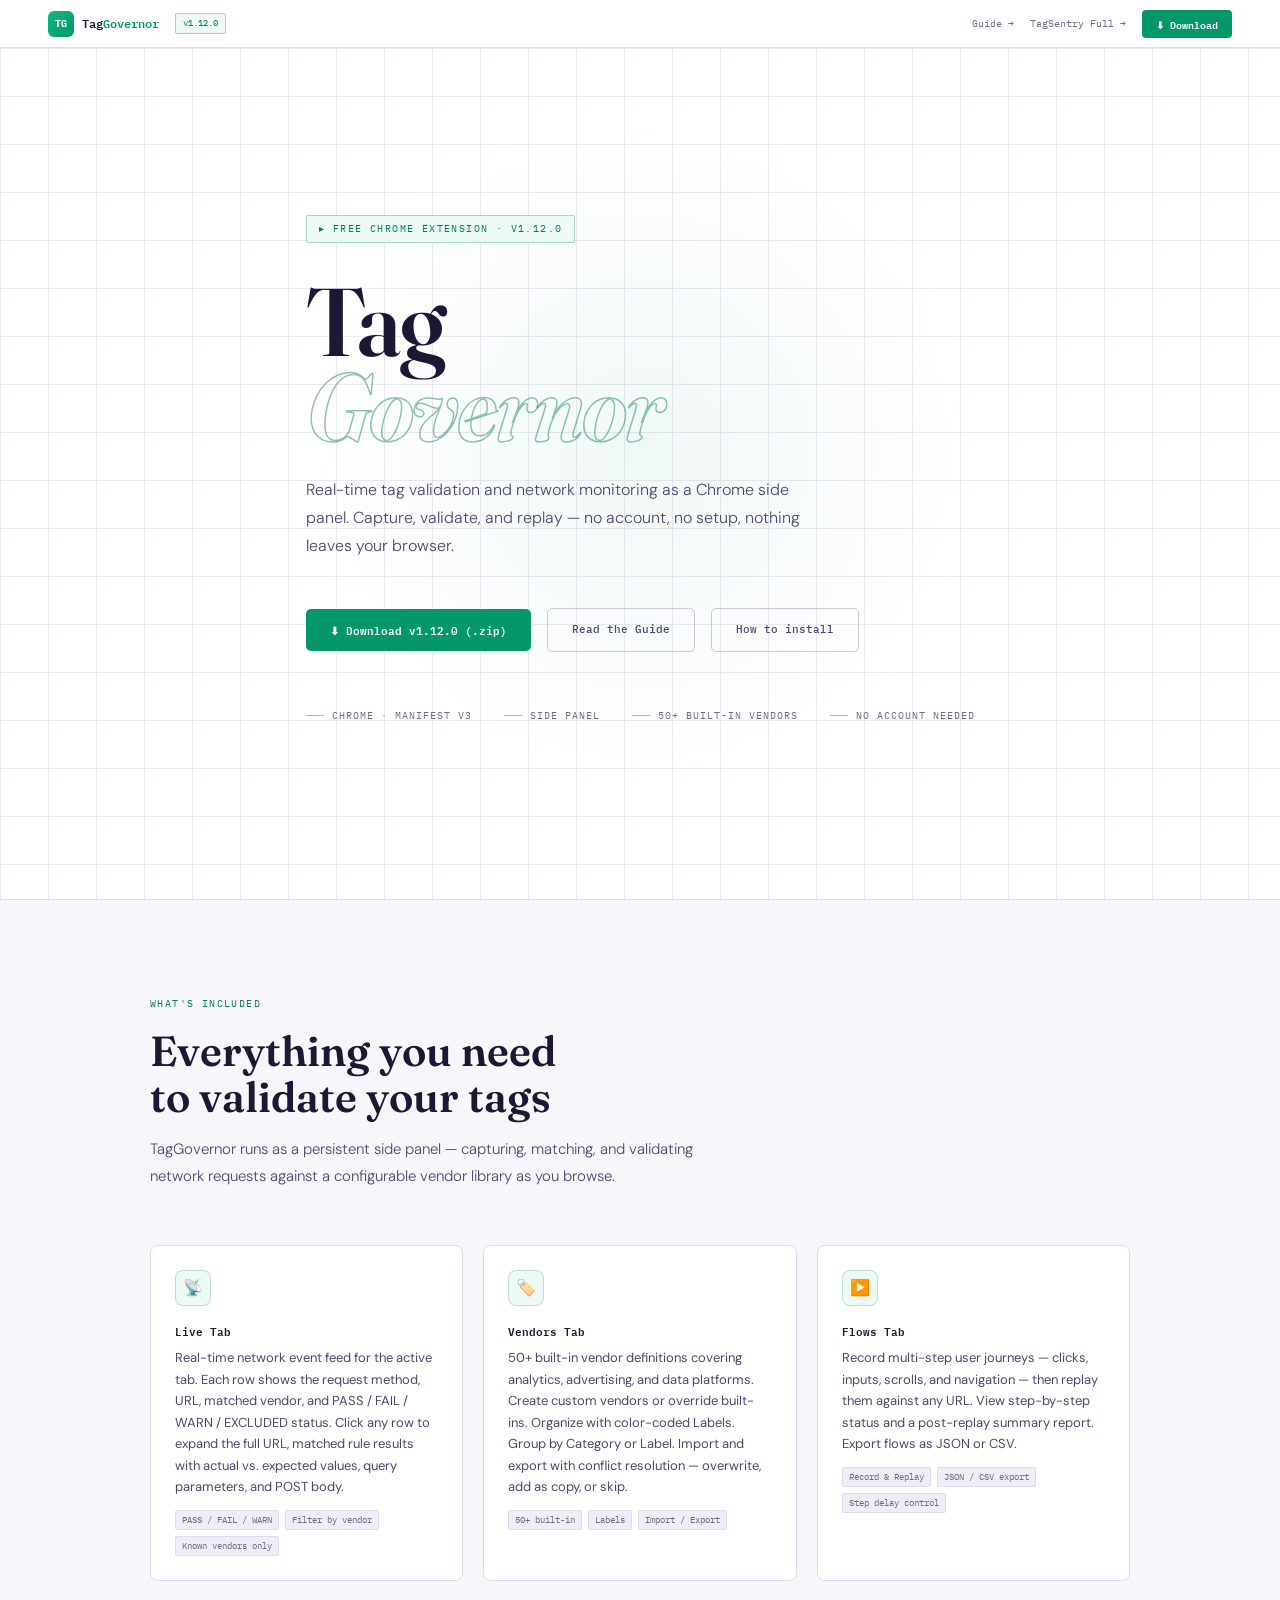
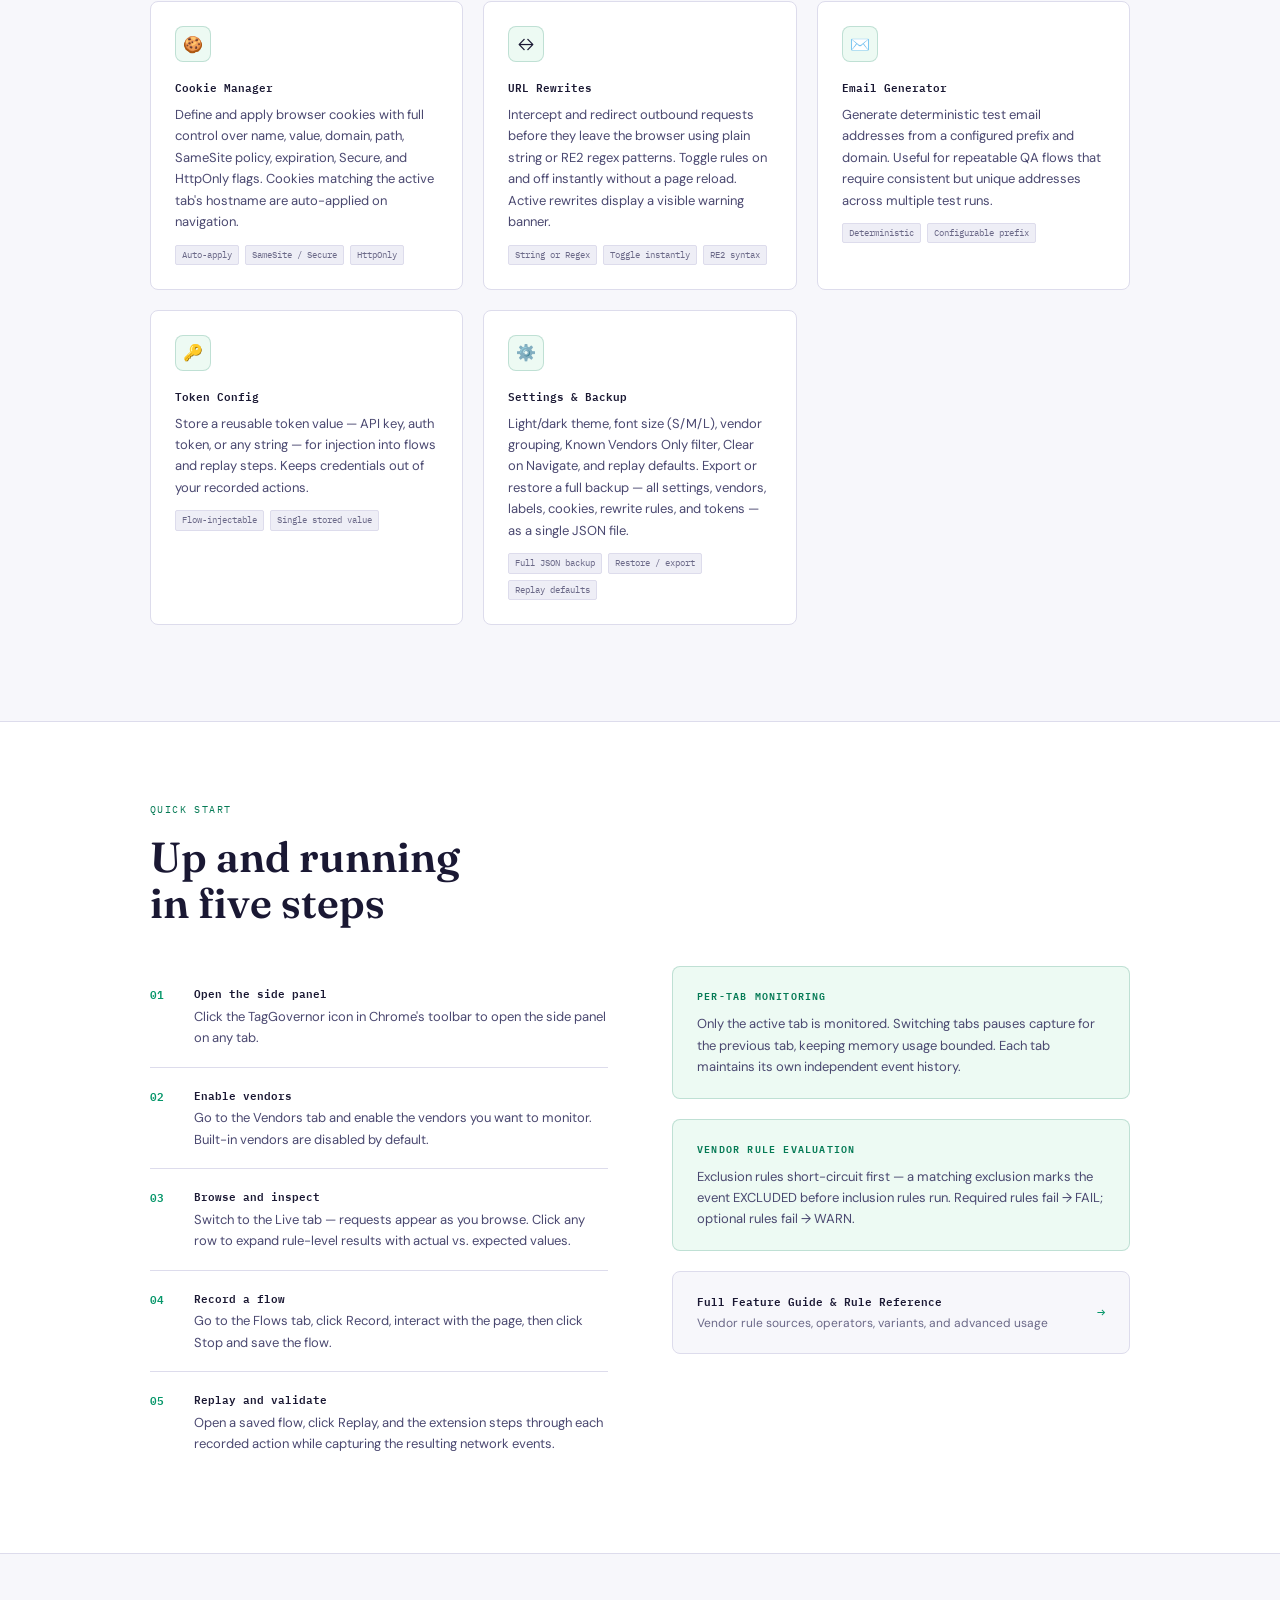
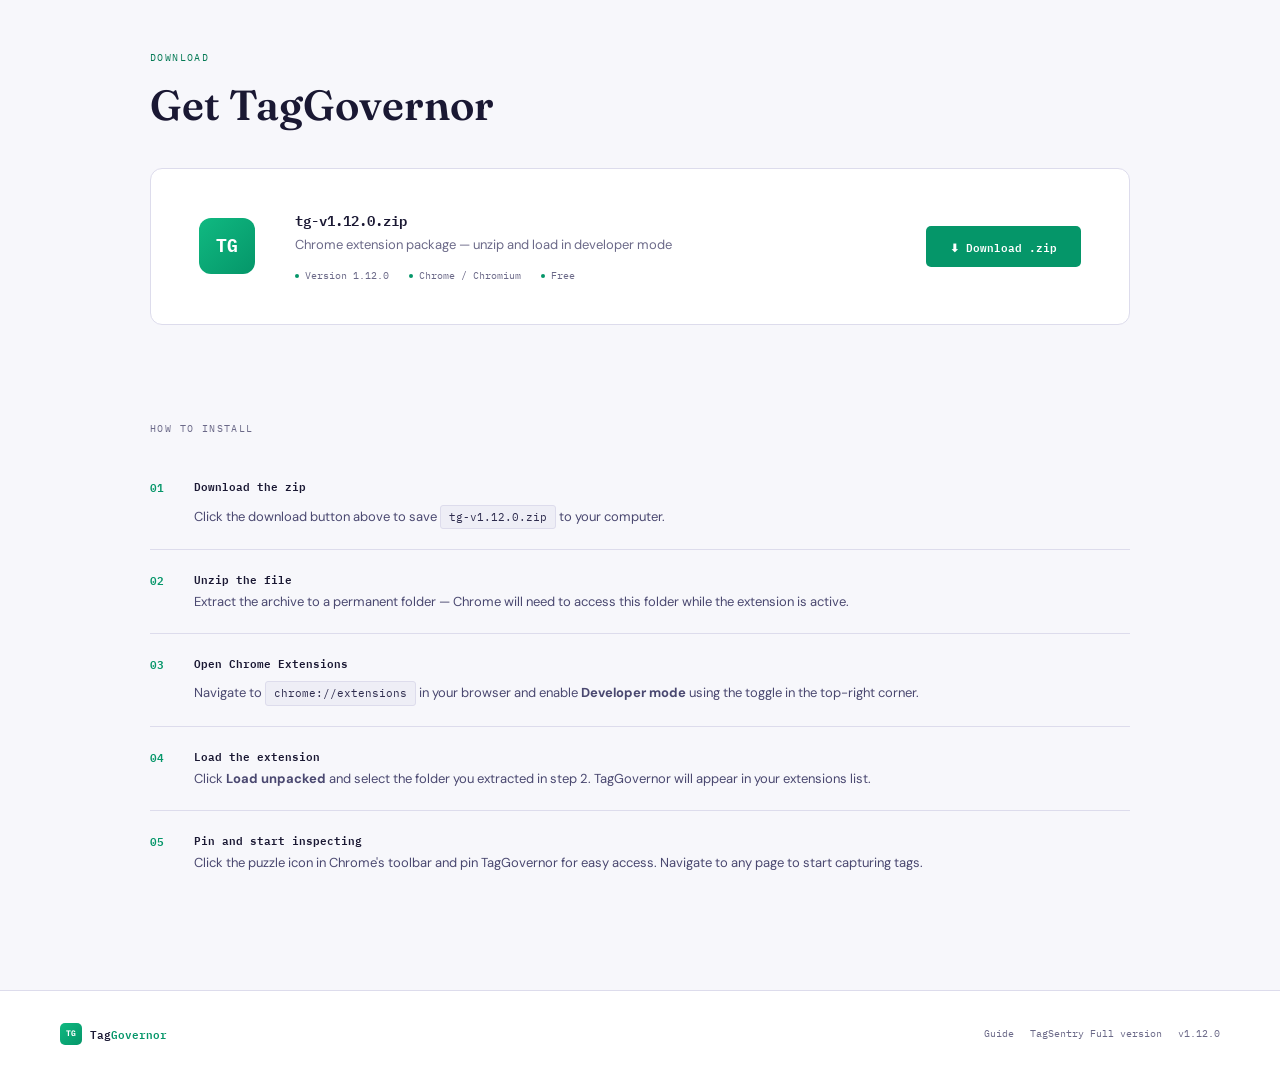
==== commit 6c1ed80b: "name change to taggovernor from tagsentry lite; version bump to tg-v1.12.0" ====
--- a/lite/index.html
+++ b/lite/index.html
@@ -3,7 +3,7 @@
 <head>
 <meta charset="UTF-8">
 <meta name="viewport" content="width=device-width, initial-scale=1.0">
-<title>TagSentry Lite — Chrome Extension</title>
+<title>TagGovernor — Chrome Extension</title>
 <link rel="preconnect" href="https://fonts.googleapis.com">
 <link rel="preconnect" href="https://fonts.gstatic.com" crossorigin>
 <link href="https://fonts.googleapis.com/css2?family=IBM+Plex+Mono:wght@400;500;600&family=Fraunces:opsz,wght@9..144,300;9..144,600;9..144,700&family=DM+Sans:wght@300;400;500&display=swap" rel="stylesheet">
@@ -265,14 +265,14 @@
 <!-- NAV -->
 <header class="top-bar">
   <a class="bar-brand" href="#">
-    <div class="bar-logo">TSL</div>
-    <span class="bar-name">Tag<span>Sentry</span> Lite</span>
+    <div class="bar-logo">TG</div>
+    <span class="bar-name">Tag<span>Governor</span></span>
   </a>
-  <span class="bar-badge">v1.11.0</span>
+  <span class="bar-badge">v1.12.0</span>
   <span class="bar-spacer"></span>
   <a class="bar-link" href="guide.html">Guide →</a>
   <a class="bar-link" href="../index.html">TagSentry Full →</a>
-  <a class="bar-dl" href="tsl-v1.11.0.zip" download>⬇ Download</a>
+  <a class="bar-dl" href="tg-v1.12.0.zip" download>⬇ Download</a>
 </header>
 
 
@@ -281,11 +281,11 @@
   <div class="hero-grid"></div>
   <div class="hero-glow"></div>
   <div class="hero-inner">
-    <div class="hero-eyebrow">Free Chrome Extension · v1.11.0</div>
-    <h1 class="hero-title">Tag<br><em>Sentry Lite</em></h1>
+    <div class="hero-eyebrow">Free Chrome Extension · v1.12.0</div>
+    <h1 class="hero-title">Tag<br><em>Governor</em></h1>
     <p class="hero-desc">Real-time tag validation and network monitoring as a Chrome side panel. Capture, validate, and replay — no account, no setup, nothing leaves your browser.</p>
     <div class="hero-actions">
-      <a class="btn-primary" href="tsl-v1.11.0.zip" download>⬇ Download v1.11.0 (.zip)</a>
+      <a class="btn-primary" href="tg-v1.12.0.zip" download>⬇ Download v1.12.0 (.zip)</a>
       <a class="btn-secondary" href="guide.html">Read the Guide</a>
       <a class="btn-secondary" href="#how-to-install">How to install</a>
     </div>
@@ -303,7 +303,7 @@
 <section class="features">
   <div class="section-label">What's included</div>
   <h2 class="section-title">Everything you need<br>to validate your tags</h2>
-  <p class="section-desc">TagSentry Lite runs as a persistent side panel — capturing, matching, and validating network requests against a configurable vendor library as you browse.</p>
+  <p class="section-desc">TagGovernor runs as a persistent side panel — capturing, matching, and validating network requests against a configurable vendor library as you browse.</p>
   <div class="features-grid">
 
     <div class="feature-card">
@@ -407,7 +407,7 @@
           <div class="qs-num">01</div>
           <div class="qs-body">
             <div class="qs-label">Open the side panel</div>
-            <div class="qs-text">Click the TagSentry Lite icon in Chrome's toolbar to open the side panel on any tab.</div>
+            <div class="qs-text">Click the TagGovernor icon in Chrome's toolbar to open the side panel on any tab.</div>
           </div>
         </div>
         <div class="qs-step">
@@ -465,20 +465,20 @@
 <div class="download-wrap" id="download">
   <section class="download">
     <div class="section-label">Download</div>
-    <h2 class="section-title" style="margin-bottom:40px">Get TagSentry Lite</h2>
+    <h2 class="section-title" style="margin-bottom:40px">Get TagGovernor</h2>
     <div class="dl-card">
-      <div class="dl-icon">TSL</div>
+      <div class="dl-icon">TG</div>
       <div class="dl-info">
-        <div class="dl-name">tsl-v1.11.0.zip</div>
+        <div class="dl-name">tg-v1.12.0.zip</div>
         <div class="dl-sub">Chrome extension package — unzip and load in developer mode</div>
         <div class="dl-meta">
-          <span class="dl-meta-item"><span class="dl-meta-dot"></span>Version 1.11.0</span>
+          <span class="dl-meta-item"><span class="dl-meta-dot"></span>Version 1.12.0</span>
           <span class="dl-meta-item"><span class="dl-meta-dot"></span>Chrome / Chromium</span>
           <span class="dl-meta-item"><span class="dl-meta-dot"></span>Free</span>
         </div>
       </div>
       <div class="dl-actions">
-        <a class="btn-primary" href="tsl-v1.11.0.zip" download>⬇ Download .zip</a>
+        <a class="btn-primary" href="tg-v1.12.0.zip" download>⬇ Download .zip</a>
       </div>
     </div>
   </section>
@@ -493,7 +493,7 @@
       <div class="step-num">01</div>
       <div class="step-body">
         <div class="step-label">Download the zip</div>
-        <div class="step-text">Click the download button above to save <span class="step-code">tsl-v1.11.0.zip</span> to your computer.</div>
+        <div class="step-text">Click the download button above to save <span class="step-code">tg-v1.12.0.zip</span> to your computer.</div>
       </div>
     </div>
     <div class="step">
@@ -514,14 +514,14 @@
       <div class="step-num">04</div>
       <div class="step-body">
         <div class="step-label">Load the extension</div>
-        <div class="step-text">Click <strong>Load unpacked</strong> and select the folder you extracted in step 2. TagSentry Lite will appear in your extensions list.</div>
+        <div class="step-text">Click <strong>Load unpacked</strong> and select the folder you extracted in step 2. TagGovernor will appear in your extensions list.</div>
       </div>
     </div>
     <div class="step">
       <div class="step-num">05</div>
       <div class="step-body">
         <div class="step-label">Pin and start inspecting</div>
-        <div class="step-text">Click the puzzle icon in Chrome's toolbar and pin TagSentry Lite for easy access. Navigate to any page to start capturing tags.</div>
+        <div class="step-text">Click the puzzle icon in Chrome's toolbar and pin TagGovernor for easy access. Navigate to any page to start capturing tags.</div>
       </div>
     </div>
   </div>
@@ -531,13 +531,13 @@
 <!-- FOOTER -->
 <footer>
   <a class="footer-brand" href="#">
-    <div class="footer-logo">TSL</div>
-    <span class="footer-name">Tag<span>Sentry</span> Lite</span>
+    <div class="footer-logo">TG</div>
+    <span class="footer-name">Tag<span>Governor</span></span>
   </a>
   <span class="footer-spacer"></span>
   <a class="footer-link" href="guide.html">Guide</a>
   <a class="footer-link" href="../index.html">TagSentry Full version</a>
-  <span class="footer-copy">v1.11.0</span>
+  <span class="footer-copy">v1.12.0</span>
 </footer>
 
 </body>
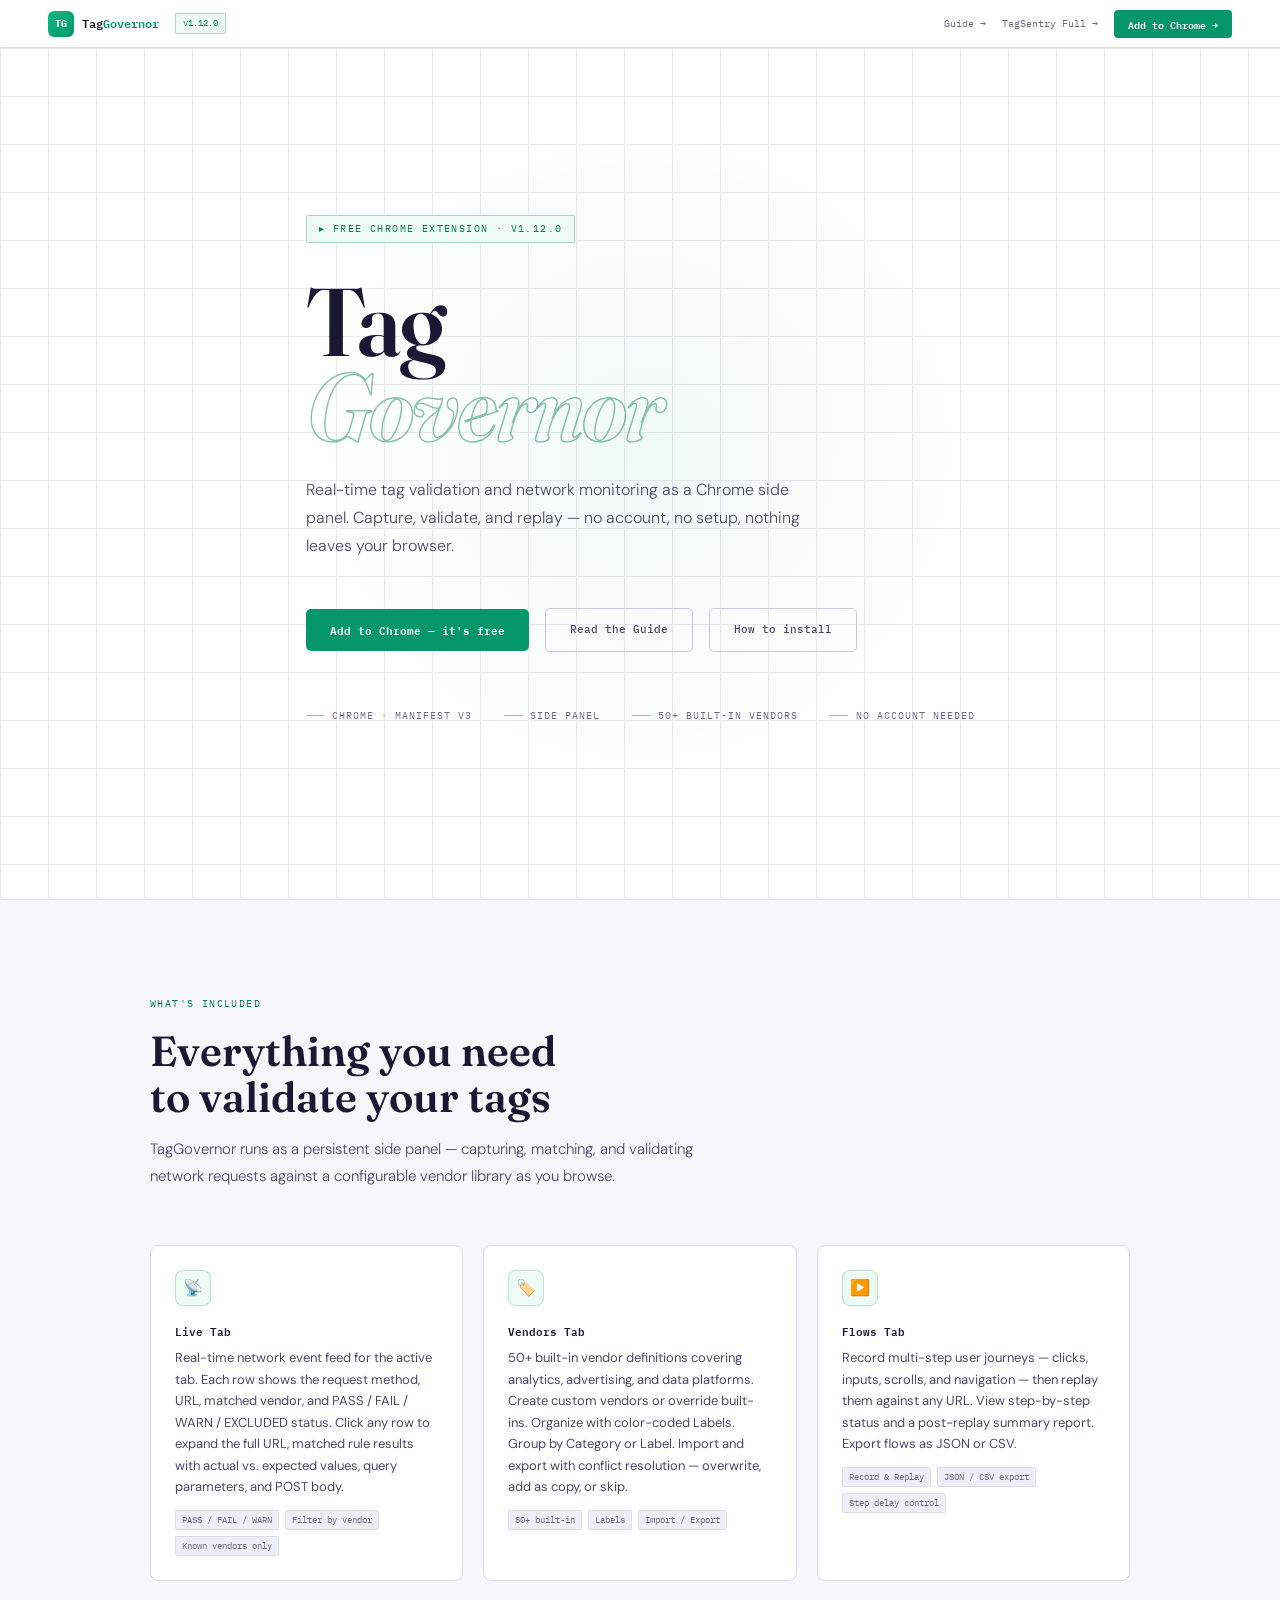
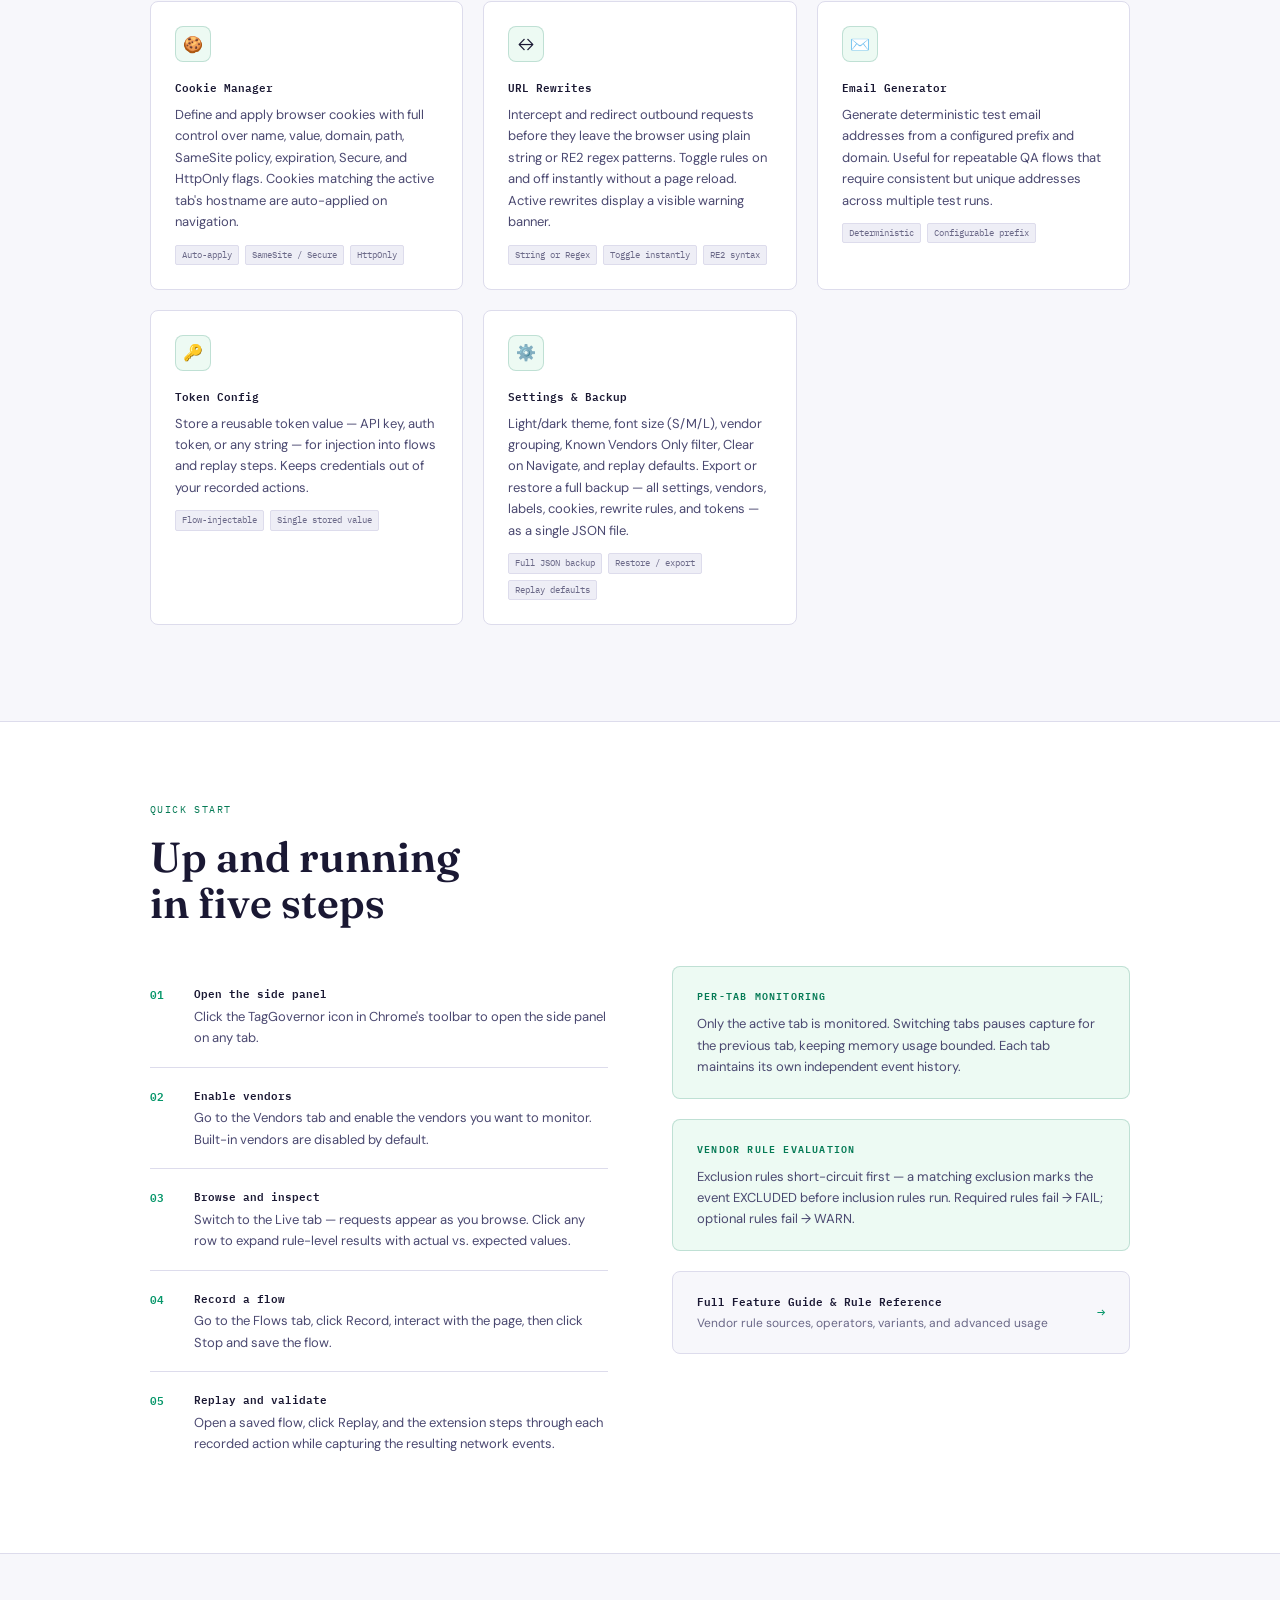
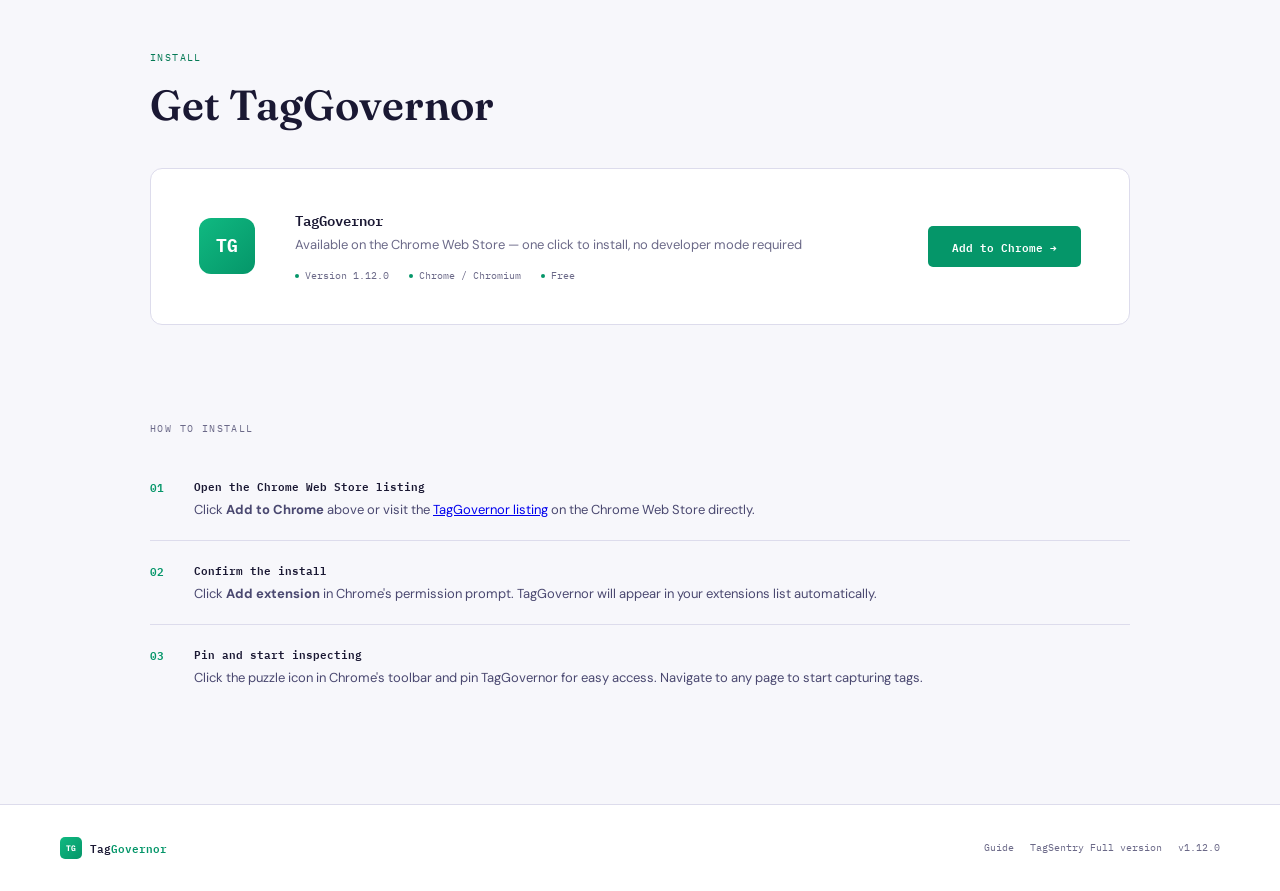
==== commit 6486004b: "poing taggovernor lite links to chrome web store instead of downloading the zip" ====
--- a/lite/index.html
+++ b/lite/index.html
@@ -272,7 +272,7 @@
   <span class="bar-spacer"></span>
   <a class="bar-link" href="guide.html">Guide →</a>
   <a class="bar-link" href="../index.html">TagSentry Full →</a>
-  <a class="bar-dl" href="tg-v1.12.0.zip" download>⬇ Download</a>
+  <a class="bar-dl" href="https://chromewebstore.google.com/detail/taggovernor/kkllbodeaflkilialepnndaajdonfeio" target="_blank" rel="noopener">Add to Chrome →</a>
 </header>
 
 
@@ -285,7 +285,7 @@
     <h1 class="hero-title">Tag<br><em>Governor</em></h1>
     <p class="hero-desc">Real-time tag validation and network monitoring as a Chrome side panel. Capture, validate, and replay — no account, no setup, nothing leaves your browser.</p>
     <div class="hero-actions">
-      <a class="btn-primary" href="tg-v1.12.0.zip" download>⬇ Download v1.12.0 (.zip)</a>
+      <a class="btn-primary" href="https://chromewebstore.google.com/detail/taggovernor/kkllbodeaflkilialepnndaajdonfeio" target="_blank" rel="noopener">Add to Chrome — it's free</a>
       <a class="btn-secondary" href="guide.html">Read the Guide</a>
       <a class="btn-secondary" href="#how-to-install">How to install</a>
     </div>
@@ -464,13 +464,13 @@
 <!-- DOWNLOAD -->
 <div class="download-wrap" id="download">
   <section class="download">
-    <div class="section-label">Download</div>
+    <div class="section-label">Install</div>
     <h2 class="section-title" style="margin-bottom:40px">Get TagGovernor</h2>
     <div class="dl-card">
       <div class="dl-icon">TG</div>
       <div class="dl-info">
-        <div class="dl-name">tg-v1.12.0.zip</div>
-        <div class="dl-sub">Chrome extension package — unzip and load in developer mode</div>
+        <div class="dl-name">TagGovernor</div>
+        <div class="dl-sub">Available on the Chrome Web Store — one click to install, no developer mode required</div>
         <div class="dl-meta">
           <span class="dl-meta-item"><span class="dl-meta-dot"></span>Version 1.12.0</span>
           <span class="dl-meta-item"><span class="dl-meta-dot"></span>Chrome / Chromium</span>
@@ -478,7 +478,7 @@
         </div>
       </div>
       <div class="dl-actions">
-        <a class="btn-primary" href="tg-v1.12.0.zip" download>⬇ Download .zip</a>
+        <a class="btn-primary" href="https://chromewebstore.google.com/detail/taggovernor/kkllbodeaflkilialepnndaajdonfeio" target="_blank" rel="noopener">Add to Chrome →</a>
       </div>
     </div>
   </section>
@@ -492,33 +492,19 @@
     <div class="step">
       <div class="step-num">01</div>
       <div class="step-body">
-        <div class="step-label">Download the zip</div>
-        <div class="step-text">Click the download button above to save <span class="step-code">tg-v1.12.0.zip</span> to your computer.</div>
+        <div class="step-label">Open the Chrome Web Store listing</div>
+        <div class="step-text">Click <strong>Add to Chrome</strong> above or visit the <a href="https://chromewebstore.google.com/detail/taggovernor/kkllbodeaflkilialepnndaajdonfeio" target="_blank" rel="noopener">TagGovernor listing</a> on the Chrome Web Store directly.</div>
       </div>
     </div>
     <div class="step">
       <div class="step-num">02</div>
       <div class="step-body">
-        <div class="step-label">Unzip the file</div>
-        <div class="step-text">Extract the archive to a permanent folder — Chrome will need to access this folder while the extension is active.</div>
+        <div class="step-label">Confirm the install</div>
+        <div class="step-text">Click <strong>Add extension</strong> in Chrome's permission prompt. TagGovernor will appear in your extensions list automatically.</div>
       </div>
     </div>
     <div class="step">
       <div class="step-num">03</div>
-      <div class="step-body">
-        <div class="step-label">Open Chrome Extensions</div>
-        <div class="step-text">Navigate to <span class="step-code">chrome://extensions</span> in your browser and enable <strong>Developer mode</strong> using the toggle in the top-right corner.</div>
-      </div>
-    </div>
-    <div class="step">
-      <div class="step-num">04</div>
-      <div class="step-body">
-        <div class="step-label">Load the extension</div>
-        <div class="step-text">Click <strong>Load unpacked</strong> and select the folder you extracted in step 2. TagGovernor will appear in your extensions list.</div>
-      </div>
-    </div>
-    <div class="step">
-      <div class="step-num">05</div>
       <div class="step-body">
         <div class="step-label">Pin and start inspecting</div>
         <div class="step-text">Click the puzzle icon in Chrome's toolbar and pin TagGovernor for easy access. Navigate to any page to start capturing tags.</div>
